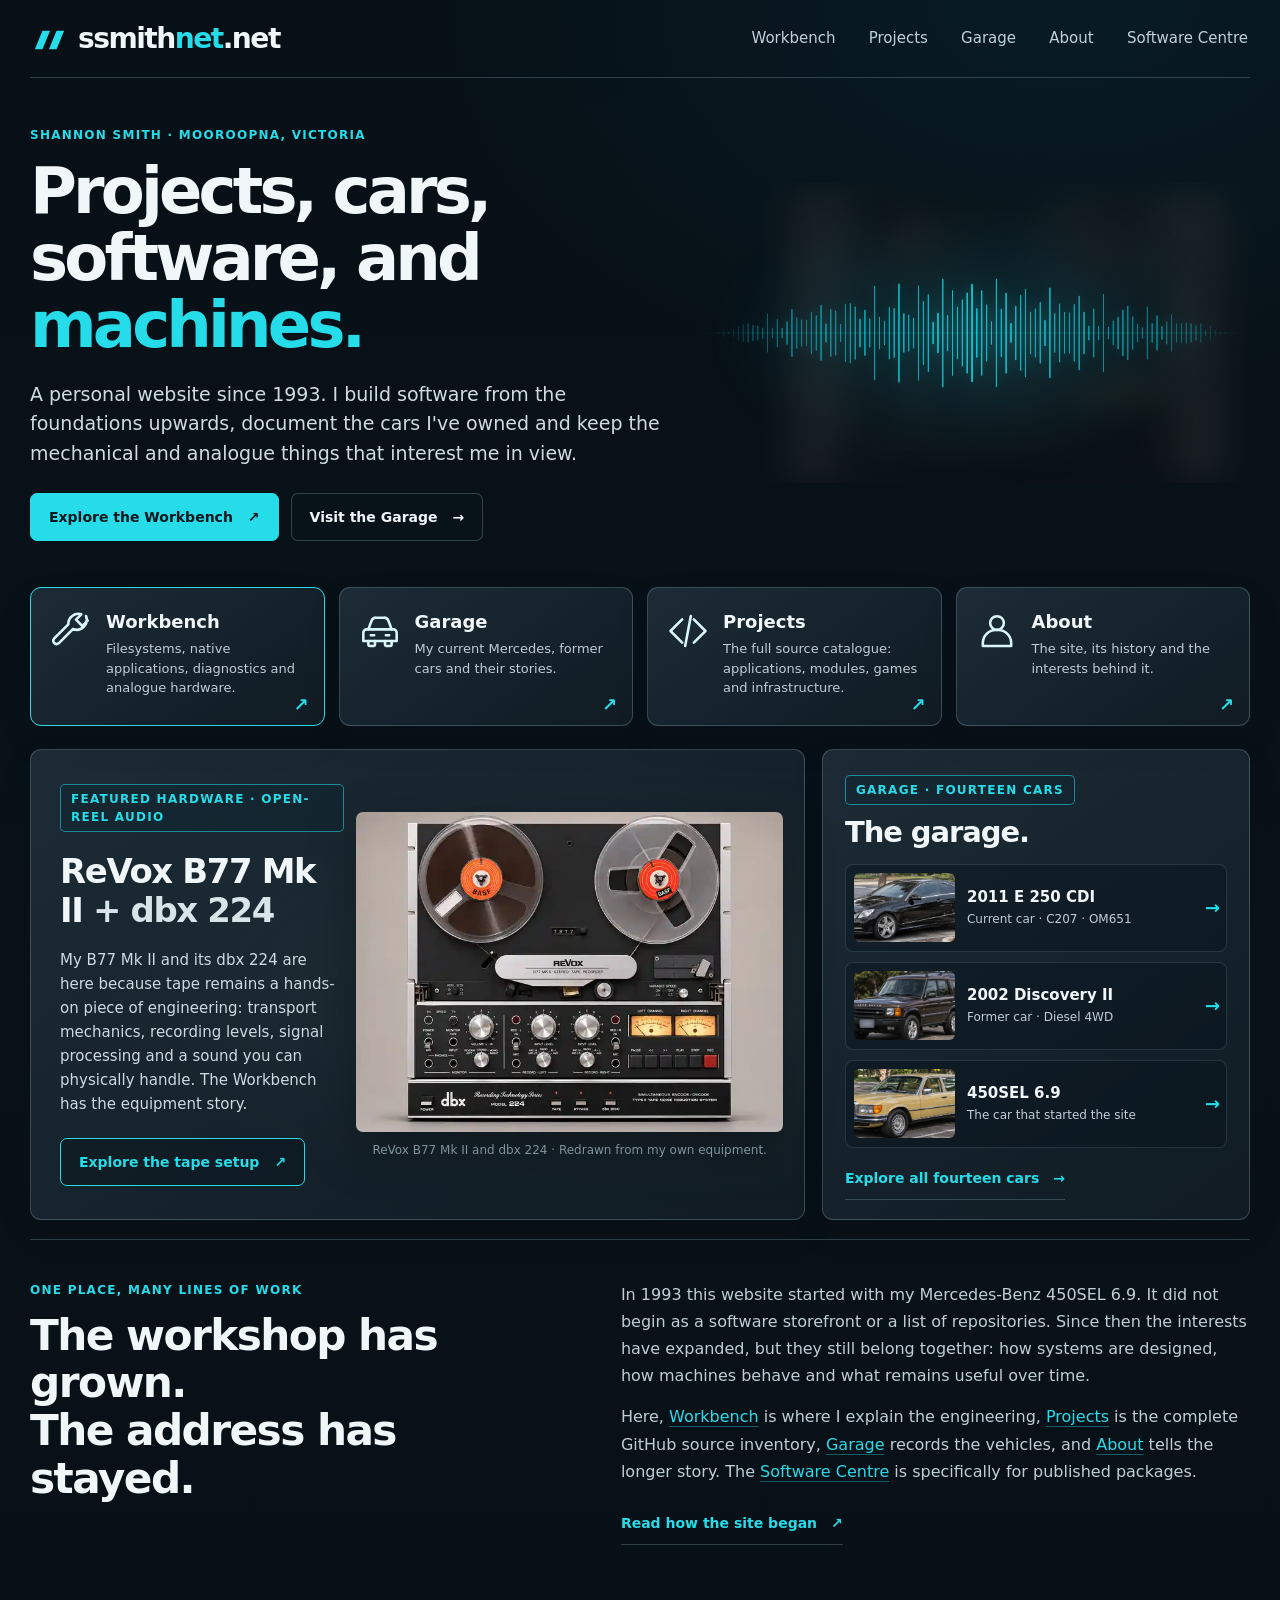
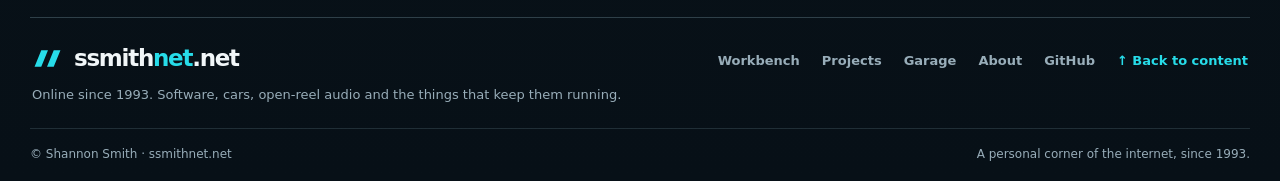
==== index.html @ 7c456e74 "Eliminate page-content overlap and CSS cascade bleed across Workbench, Projects and About" ====
<!doctype html><html lang="en"><head><meta charset="utf-8"><meta name="viewport" content="width=device-width,initial-scale=1"><meta name="theme-color" content="#050608"><meta name="color-scheme" content="dark"><title>Shannon Smith — ssmithnet.net</title><meta name="description" content="Shannon Smith&#39;s personal website: Infiltrator software, a Mercedes-Benz E-Class and a garage history stretching back to the 450SEL 6.9."><link rel="canonical" href="https://ssmithnet.net/"><meta property="og:type" content="website"><meta property="og:title" content="Shannon Smith — ssmithnet.net"><meta property="og:description" content="Shannon Smith&#39;s personal website: Infiltrator software, a Mercedes-Benz E-Class and a garage history stretching back to the 450SEL 6.9."><meta property="og:url" content="https://ssmithnet.net/"><link rel="stylesheet" href="assets/infiltrator-web-v1.css?v=common-1.19.3"><link rel="stylesheet" href="assets/site.css?v=family-20261016-refined"><link rel="stylesheet" href="assets/site-overrides.css?v=family-20261016-refined"><link rel="icon" type="image/svg+xml" href="assets/brand-2026.svg"><link rel="stylesheet" href="assets/site-redesign.css?v=20261117-boundaries1"></head><body class="home-page"><a class="skip-link" href="#main">Skip to content</a><div class="shell"><nav aria-label="Primary"><a class="brand" href="index.html" aria-current="page">ssmith<span>net</span>.net</a><div class="navlinks"><a href="workbench.html">Workbench</a><a href="projects.html">Projects</a><a href="garage.html">Garage</a><a href="about.html">About</a><a class="nav-software" href="https://infiltrator-projects.github.io/Infiltrator-Repository/">Software Centre</a></div></nav><main id="main">
<section class="landing-hero" aria-labelledby="home-title">
  <div class="landing-hero-copy">
    <p class="eyebrow">Shannon Smith · Mooroopna, Victoria</p>
    <h1 id="home-title">Projects, cars,<br>software, and<br><span>machines.</span></h1>
    <p class="landing-intro">A personal website since 1993. I build software from the foundations upwards, document the cars I've owned and keep the mechanical and analogue things that interest me in view.</p>
    <div class="landing-actions"><a class="ui-action ui-action-primary" href="workbench.html">Explore the Workbench <span aria-hidden="true">↗</span></a><a class="ui-action ui-action-secondary" href="garage.html">Visit the Garage <span aria-hidden="true">→</span></a></div>
  </div>
  <div class="hero-accent" aria-hidden="true"><span class="hero-wave"></span><span class="hero-wave-copy"></span></div>
</section>
<section class="landing-hubs" aria-label="Explore the site">
  <a class="hub-tile hub-tile-primary" href="workbench.html"><img class="hub-symbol" src="assets/graphics/ui-workbench.svg" alt="" width="48" height="48" loading="lazy" decoding="async"><span class="hub-content"><strong>Workbench</strong><span>Filesystems, native applications, diagnostics and analogue hardware.</span></span><b aria-hidden="true">↗</b></a>
  <a class="hub-tile" href="garage.html"><img class="hub-symbol" src="assets/graphics/ui-garage.svg" alt="" width="48" height="48" loading="lazy" decoding="async"><span class="hub-content"><strong>Garage</strong><span>My current Mercedes, former cars and their stories.</span></span><b aria-hidden="true">↗</b></a>
  <a class="hub-tile" href="projects.html"><img class="hub-symbol" src="assets/graphics/ui-code.svg" alt="" width="48" height="48" loading="lazy" decoding="async"><span class="hub-content"><strong>Projects</strong><span>The full source catalogue: applications, modules, games and infrastructure.</span></span><b aria-hidden="true">↗</b></a>
  <a class="hub-tile" href="about.html"><img class="hub-symbol" src="assets/graphics/ui-about.svg" alt="" width="48" height="48" loading="lazy" decoding="async"><span class="hub-content"><strong>About</strong><span>The site, its history and the interests behind it.</span></span><b aria-hidden="true">↗</b></a>
</section>
<section class="landing-showcase" aria-label="Featured collections">
  <article class="home-revox">
    <div class="showcase-description">
      <p class="eyebrow">Featured hardware · Open-reel audio</p>
      <h2>ReVox B77 Mk II <span>+ dbx 224</span></h2>
      <p>My B77 Mk II and its dbx 224 are here because tape remains a hands-on piece of engineering: transport mechanics, recording levels, signal processing and a sound you can physically handle. The Workbench has the equipment story.</p>
      <a class="ui-action ui-action-outline" href="workbench.html#revox-b77">Explore the tape setup <span aria-hidden="true">↗</span></a>
    </div>
    <figure class="revox-preview">
      <img src="assets/photos/revox-b77-mkii-dbx224.webp" width="1200" height="900" decoding="async" alt="Clean illustration of my ReVox B77 Mk II reel-to-reel recorder above a dbx Model 224, with two BASF reels and illuminated VU meters">
      <figcaption>ReVox B77 Mk II and dbx 224 · Redrawn from my own equipment.</figcaption>
    </figure>
  </article>
  <aside class="home-garage-panel" aria-labelledby="home-garage-title">
    <div class="panel-heading"><p class="eyebrow">Garage · Fourteen cars</p><h2 id="home-garage-title">The garage.</h2></div>
    <a class="vehicle-teaser" href="garage.html#e250-cdi"><img src="assets/photos/e250-cdi-three-quarter.webp" width="1021" height="409" loading="lazy" decoding="async" alt="Black Mercedes-Benz E 250 CDI Coupé"><span><strong>2011 E 250 CDI</strong><small>Current car · C207 · OM651</small></span><b aria-hidden="true">→</b></a>
    <a class="vehicle-teaser" href="garage.html#discovery-2"><img src="assets/photos/discovery-2-three-quarter.webp" width="642" height="348" loading="lazy" decoding="async" alt="Dark 2002 Land Rover Discovery II"><span><strong>2002 Discovery II</strong><small>Former car · Diesel 4WD</small></span><b aria-hidden="true">→</b></a>
    <a class="vehicle-teaser" href="garage.html#450sel-69"><img src="assets/photos/450sel-69-side-view.webp" width="1021" height="409" loading="lazy" decoding="async" alt="Yellow-beige Mercedes-Benz 450SEL 6.9 reconstruction"><span><strong>450SEL 6.9</strong><small>The car that started the site</small></span><b aria-hidden="true">→</b></a>
    <a class="panel-link" href="garage.html#vehicle-history">Explore all fourteen cars <span aria-hidden="true">→</span></a>
  </aside>
</section>
<section class="home-editorial" aria-labelledby="home-editorial-title">
  <div class="home-editorial-heading">
    <p class="eyebrow">One place, many lines of work</p>
    <h2 id="home-editorial-title">The workshop has grown.<br>The address has stayed.</h2>
  </div>
  <div class="home-editorial-copy">
    <p>In 1993 this website started with my Mercedes-Benz 450SEL 6.9. It did not begin as a software storefront or a list of repositories. Since then the interests have expanded, but they still belong together: how systems are designed, how machines behave and what remains useful over time.</p>
    <p>Here, <a href="workbench.html">Workbench</a> is where I explain the engineering, <a href="projects.html">Projects</a> is the complete GitHub source inventory, <a href="garage.html">Garage</a> records the vehicles, and <a href="about.html">About</a> tells the longer story. The <a href="https://infiltrator-projects.github.io/Infiltrator-Repository/">Software Centre</a> is specifically for published packages.</p>
    <a class="text-link" href="about.html#the-site">Read how the site began <span aria-hidden="true">↗</span></a>
  </div>
</section>
</main><footer class="site-footer"><div class="footer-overview"><div class="footer-identity"><a class="footer-brand" href="https://ssmithnet.net/index.html">ssmith<span>net</span>.net</a><p>Online since 1993. Software, cars, open-reel audio and the things that keep them running.</p></div><nav aria-label="Footer" class="footer-navigation"><a href="https://ssmithnet.net/workbench.html">Workbench</a><a href="https://ssmithnet.net/projects.html">Projects</a><a href="https://ssmithnet.net/garage.html">Garage</a><a href="https://ssmithnet.net/about.html">About</a><a href="https://github.com/Infiltrator-Projects">GitHub</a><a class="footer-top" href="#main">↑ Back to content</a></nav></div><div class="footerline"><span>© Shannon Smith · ssmithnet.net</span><span>A personal corner of the internet, since 1993.</span></div></footer></div></body></html>
---- assets/infiltrator-web-v1.css ----
/* SPDX-License-Identifier: GPL-3.0-or-later */
/* Canonical web adapter for design/infiltrator-design-v1.json. */
/*
 * Backward compatibility: :root remains the historical MBLink Linux Night palette.
 * Theme-aware consumers set data-infiltratr-theme="system|day|night" on :root.
 */
:root,
:root[data-infiltratr-theme="night"] {
  --infiltratr-font-ui: "MB Corpo S Title WEB", sans-serif;
  --infiltratr-font-brand: "MB Corpo A Title Cond WEB", sans-serif;
  --infiltratr-font-ui-regular-weight: 400;
  --infiltratr-font-ui-bold-weight: 700;
  --infiltratr-font-brand-weight: 400;
  --infiltratr-background: #050608;
  --infiltratr-panel: #101318;
  --infiltratr-card: #171B20;
  --infiltratr-surface: #0D1014;
  --infiltratr-input: #0E1115;
  --infiltratr-border: #353A40;
  --infiltratr-text: #E8ECEF;
  --infiltratr-title: #EEF1F3;
  --infiltratr-muted: #AEB6BD;
  --infiltratr-subtle: #899198;
  --infiltratr-button-background: #D7DDE2;
  --infiltratr-button-foreground: #111418;
  --infiltratr-selection-background: #2B3137;
  --infiltratr-selection-foreground: #EEF1F3;
  --infiltratr-neutral-accent: #00ADEF;
  --infiltratr-success: #63AB7C;
  --infiltratr-warning: #D19E47;
  --infiltratr-fault: #C96B6B;
  --infiltratr-info: #7FA7C9;
  --infiltratr-operation: #20252B;
  --infiltratr-card-hover: #22272D;
  --infiltratr-surface-hover: #171B20;
  --infiltratr-operation-hover: #2B3137;
  --infiltratr-equals-hover: #EEF1F3;
  --infiltratr-titlebar: #202125;
  --infiltratr-connection: #0E1115;
  --infiltratr-connection-border: #31363B;
  --infiltratr-heading: #E7EBEE;
  --infiltratr-summary: #98A1A9;
  --infiltratr-kicker: #8C949B;
  --infiltratr-detail-label: #7E858C;
  --infiltratr-note: #9CA4AB;
  --infiltratr-status-border: #3B4147;
  --infiltratr-accent-foreground: #031018;
  --infiltratr-accent-hover: #25B8F0;
  --infiltratr-selected-summary: #79CAE8;
  --infiltratr-warning-muted: #C69A4C;
  --infiltratr-warning-border: #72572F;
  --infiltratr-success-border: #365F45;
  --infiltratr-small-radius: 6px;
  --infiltratr-control-radius: 10px;
  --infiltratr-card-radius: 12px;
  --infiltratr-panel-radius: 18px;
  --infiltratr-compact-spacing: 6px;
  --infiltratr-control-spacing: 10px;
  --infiltratr-section-spacing: 18px;
  --infiltratr-content-padding: 16px;
  --infiltratr-screen-padding: 20px;
}

:root[data-infiltratr-theme="day"] {
  --infiltratr-background: #FFFFFF;
  --infiltratr-panel: #FFFFFF;
  --infiltratr-card: #F8F9FA;
  --infiltratr-surface: #ECEFF2;
  --infiltratr-input: #FFFFFF;
  --infiltratr-border: #C7CDD3;
  --infiltratr-text: #20252B;
  --infiltratr-title: #111418;
  --infiltratr-muted: #59636C;
  --infiltratr-subtle: #737D86;
  --infiltratr-button-background: #20252B;
  --infiltratr-button-foreground: #FFFFFF;
  --infiltratr-selection-background: #DDE2E7;
  --infiltratr-selection-foreground: #111418;
  --infiltratr-neutral-accent: #00ADEF;
  --infiltratr-success: #3A8A58;
  --infiltratr-warning: #9A6500;
  --infiltratr-fault: #B54848;
  --infiltratr-info: #467AA3;
  --infiltratr-operation: #E8ECEF;
  --infiltratr-card-hover: #EEF1F3;
  --infiltratr-surface-hover: #F1F3F5;
  --infiltratr-operation-hover: #DDE2E7;
  --infiltratr-equals-hover: #343B42;
  --infiltratr-titlebar: #ECEFF2;
  --infiltratr-connection: #F8F9FA;
  --infiltratr-connection-border: #C7CDD3;
  --infiltratr-heading: #111418;
  --infiltratr-summary: #59636C;
  --infiltratr-kicker: #737D86;
  --infiltratr-detail-label: #737D86;
  --infiltratr-note: #59636C;
  --infiltratr-status-border: #C7CDD3;
  --infiltratr-accent-foreground: #031018;
  --infiltratr-accent-hover: #25B8F0;
  --infiltratr-selected-summary: #467AA3;
  --infiltratr-warning-muted: #9A6500;
  --infiltratr-warning-border: #9A6500;
  --infiltratr-success-border: #3A8A58;
}

:root[data-infiltratr-theme="system"] {
  --infiltratr-background: #050608;
  --infiltratr-panel: #101318;
  --infiltratr-card: #171B20;
  --infiltratr-surface: #0D1014;
  --infiltratr-input: #0E1115;
  --infiltratr-border: #353A40;
  --infiltratr-text: #E8ECEF;
  --infiltratr-title: #EEF1F3;
  --infiltratr-muted: #AEB6BD;
  --infiltratr-subtle: #899198;
  --infiltratr-button-background: #D7DDE2;
  --infiltratr-button-foreground: #111418;
  --infiltratr-selection-background: #2B3137;
  --infiltratr-selection-foreground: #EEF1F3;
  --infiltratr-neutral-accent: #00ADEF;
  --infiltratr-success: #63AB7C;
  --infiltratr-warning: #D19E47;
  --infiltratr-fault: #C96B6B;
  --infiltratr-info: #7FA7C9;
  --infiltratr-operation: #20252B;
  --infiltratr-card-hover: #22272D;
  --infiltratr-surface-hover: #171B20;
  --infiltratr-operation-hover: #2B3137;
  --infiltratr-equals-hover: #EEF1F3;
  --infiltratr-titlebar: #202125;
  --infiltratr-connection: #0E1115;
  --infiltratr-connection-border: #31363B;
  --infiltratr-heading: #E7EBEE;
  --infiltratr-summary: #98A1A9;
  --infiltratr-kicker: #8C949B;
  --infiltratr-detail-label: #7E858C;
  --infiltratr-note: #9CA4AB;
  --infiltratr-status-border: #3B4147;
  --infiltratr-accent-foreground: #031018;
  --infiltratr-accent-hover: #25B8F0;
  --infiltratr-selected-summary: #79CAE8;
  --infiltratr-warning-muted: #C69A4C;
  --infiltratr-warning-border: #72572F;
  --infiltratr-success-border: #365F45;
}

@media (prefers-color-scheme: light) {
  :root[data-infiltratr-theme="system"] {
    --infiltratr-background: #FFFFFF;
    --infiltratr-panel: #FFFFFF;
    --infiltratr-card: #F8F9FA;
    --infiltratr-surface: #ECEFF2;
    --infiltratr-input: #FFFFFF;
    --infiltratr-border: #C7CDD3;
    --infiltratr-text: #20252B;
    --infiltratr-title: #111418;
    --infiltratr-muted: #59636C;
    --infiltratr-subtle: #737D86;
    --infiltratr-button-background: #20252B;
    --infiltratr-button-foreground: #FFFFFF;
    --infiltratr-selection-background: #DDE2E7;
    --infiltratr-selection-foreground: #111418;
    --infiltratr-neutral-accent: #00ADEF;
    --infiltratr-success: #3A8A58;
    --infiltratr-warning: #9A6500;
    --infiltratr-fault: #B54848;
    --infiltratr-info: #467AA3;
    --infiltratr-operation: #E8ECEF;
    --infiltratr-card-hover: #EEF1F3;
    --infiltratr-surface-hover: #F1F3F5;
    --infiltratr-operation-hover: #DDE2E7;
    --infiltratr-equals-hover: #343B42;
    --infiltratr-titlebar: #ECEFF2;
    --infiltratr-connection: #F8F9FA;
    --infiltratr-connection-border: #C7CDD3;
    --infiltratr-heading: #111418;
    --infiltratr-summary: #59636C;
    --infiltratr-kicker: #737D86;
    --infiltratr-detail-label: #737D86;
    --infiltratr-note: #59636C;
    --infiltratr-status-border: #C7CDD3;
    --infiltratr-accent-foreground: #031018;
    --infiltratr-accent-hover: #25B8F0;
    --infiltratr-selected-summary: #467AA3;
    --infiltratr-warning-muted: #9A6500;
    --infiltratr-warning-border: #9A6500;
    --infiltratr-success-border: #3A8A58;
  }
}
---- assets/site.css ----
@font-face{font-family:"MB Corpo A";src:url("fonts/mb-corpo-a-cond-regular.woff2") format("woff2");font-weight:400;font-display:swap}
@font-face{font-family:"MB Corpo S";src:url("fonts/mb-corpo-s-regular.woff2") format("woff2");font-weight:400;font-display:swap}
@font-face{font-family:"MB Corpo S";src:url("fonts/mb-corpo-s-bold.woff2") format("woff2");font-weight:700;font-display:swap}

/* The three original MB faces and the complete original palette are retained.
   Size, weight and composition form the hierarchy; no extra typeface is loaded. */
:root{color-scheme:dark;--bg:#050608;--bg2:#0d1014;--surface:rgba(13,16,20,.88);--surface2:rgba(23,27,32,.92);--line:rgba(95,108,122,.30);--line-soft:rgba(95,108,122,.17);--text:var(--infiltratr-text,#f2f5f7);--muted:var(--infiltratr-muted,#b4bec7);--quiet:var(--infiltratr-subtle,#87929c);--accent:#00adef;--green:var(--infiltratr-success,#8be6a5);--wood:rgba(181,143,88,.20);--wood-strong:rgba(205,170,115,.34);--content:1120px;--radius:3px;--sans:"MB Corpo S",var(--infiltratr-font-ui,system-ui,sans-serif);--display:"MB Corpo A",var(--infiltratr-font-brand,system-ui,sans-serif)}
*{box-sizing:border-box}
html{scroll-behavior:smooth}
body{margin:0;min-height:100vh;background:radial-gradient(circle at 11% 0%,rgba(33,50,61,.55),transparent 32%),radial-gradient(circle at 90% 18%,rgba(23,40,49,.38),transparent 30%),linear-gradient(180deg,#050608 0%,#0d1014 48%,#050608 100%);color:var(--text);font:400 18px/1.65 var(--sans);font-synthesis:none;-webkit-font-smoothing:antialiased}
a{color:inherit;text-decoration:none}
button,input,code,pre{font:inherit;font-synthesis:none}
button,summary,a,input{touch-action:manipulation}
a:focus-visible,button:focus-visible,input:focus-visible,summary:focus-visible{outline:2px solid var(--accent);outline-offset:5px}
.shell{width:min(var(--content),calc(100% - 80px));margin:0 auto}
.skip-link{position:fixed;left:12px;top:12px;z-index:20;padding:10px 16px;transform:translateY(-160%);background:var(--text);color:var(--bg)}
.skip-link:focus{transform:none}
nav[aria-label="Primary"]{display:flex;align-items:center;justify-content:space-between;gap:40px;padding:29px 0 27px;border-bottom:1px solid var(--line)}
.brand{font:400 25px var(--display);letter-spacing:.045em;white-space:nowrap}
.brand span{color:var(--accent)}
.navlinks{display:flex;align-items:center;flex-wrap:wrap;gap:32px;color:var(--muted);font:400 16px/1.5 var(--sans)}
.navlinks a{padding:8px 0}
.navlinks a:hover,.navlinks a[aria-current="page"]{color:var(--text)}
.navlinks a[aria-current="page"]{box-shadow:0 1px var(--accent)}
.navlinks .nav-software{padding-left:28px;border-left:1px solid var(--line)}
main{scroll-margin-top:28px}
section[id],article[id]{scroll-margin-top:30px}
main>section{padding:60px 0}
h1,h2,h3,p,blockquote{margin-top:0}
h1,h2,h3{font-family:var(--display);font-weight:400;letter-spacing:-.012em}
p{color:var(--muted);margin-bottom:20px}
h1{font-size:68px;line-height:1.08;margin:16px 0 24px}
h2{font-size:46px;line-height:1.15;margin:0 0 20px}
h3{font-size:30px;line-height:1.25;margin:0 0 12px}
.eyebrow,.kicker{color:var(--accent);font:700 14px/1.5 var(--sans);letter-spacing:.09em;text-transform:uppercase;margin:0 0 16px}
.tag{font:400 14px/1.5 var(--sans);color:var(--quiet);margin-bottom:6px}
.lead{font:400 22px/1.5 var(--sans);max-width:760px;margin:0}
.text-link{display:inline-flex;align-items:center;gap:20px;min-height:44px;padding:8px 0;font-size:16px;font-weight:700;border-bottom:1px solid var(--wood-strong);line-height:1.5}
.text-link:hover{border-color:var(--accent);color:var(--text)}
.inline-link{border-bottom:1px solid var(--wood-strong)}
.inline-link:hover{border-color:var(--accent)}
.page-intro{padding:64px 0 48px}
.page-intro h1{max-width:850px}
.page-intro .lead{max-width:790px}
.section-nav{display:flex;gap:30px;flex-wrap:wrap;margin-top:30px;font-size:16px}
.section-nav a{padding:6px 0;border-bottom:1px solid var(--line)}
.section-nav a:hover{border-color:var(--accent);color:var(--text)}
.section-heading{display:grid;grid-template-columns:.9fr 1.1fr;gap:0 64px;align-items:start;margin-bottom:30px}
.section-heading>.eyebrow{grid-column:1/-1;margin-bottom:12px}
.section-heading h2{margin:0}
.section-deck{font:400 25px/1.45 var(--display);margin:0;color:var(--text);max-width:600px}
.inline-facts{display:grid;grid-template-columns:repeat(3,minmax(0,1fr));gap:24px;margin:28px 0}
dt{font:400 14px/1.5 var(--sans);color:var(--quiet)}
dd{font:400 18px/1.5 var(--sans);margin:5px 0 0;overflow-wrap:anywhere}
.resource-links{display:flex;gap:24px;flex-wrap:wrap;font-size:16px}
.resource-links a{padding:7px 0;border-bottom:1px solid var(--line)}
.resource-links a:hover{border-color:var(--accent)}
.destination-strip{display:flex;align-items:center;justify-content:space-between;gap:60px;border-top:1px solid var(--wood-strong)}
.destination-strip h2{font-size:36px;margin-bottom:12px}
.destination-strip p{max-width:660px;margin-bottom:0}
.destination-strip .eyebrow{margin-bottom:10px}
.destination-strip>a{flex-shrink:0}
footer{padding:20px 0 30px;color:var(--quiet);font-size:14px}
.footerline{display:flex;justify-content:space-between;gap:28px;border-top:1px solid var(--line);padding-top:24px}

/* The home page introduces Shannon, then two specific pieces of the collection. */
.home-intro{padding:70px 0 52px}
.home-intro h1{font-size:88px;line-height:1.05;margin:0 0 26px}
.home-intro-bottom{display:flex;align-items:end;justify-content:space-between;gap:80px}
.home-intro .lead{max-width:620px}
.home-intro .text-link{white-space:nowrap}
.home-feature{display:grid;grid-template-columns:.9fr 1.1fr;gap:64px;border-top:1px solid var(--line)}
.feature-heading h2{font-size:56px;margin:0 0 12px}
.feature-heading h2 a:hover{color:var(--accent)}
.feature-subtitle{font:400 25px/1.4 var(--display);margin:0;max-width:400px}
.feature-content>p{margin:0}
.feature-notes{padding:0;margin:24px 0;list-style:none;font-size:16px;color:var(--muted)}
.feature-notes li{border-top:1px solid var(--line-soft);padding:8px 0}
.feature-content .inline-facts{margin:24px 0}
.home-closing{display:flex;justify-content:space-between;align-items:start;gap:64px;border-top:1px solid var(--line);padding:42px 0 48px}
.home-closing p{max-width:660px;margin:0;font-size:17px}
.home-closing .text-link{flex-shrink:0}

/* Project information stays visible; implementation detail is progressively disclosed. */
.project-section{border-top:1px solid var(--line)}
.project-content>p{max-width:900px}
.project-content>.inline-facts{max-width:850px}
.technical-detail{border-top:1px solid var(--line);border-bottom:1px solid var(--line);margin:30px 0 0}
.technical-detail>summary{cursor:pointer;list-style:none;display:flex;align-items:center;justify-content:space-between;gap:24px;padding:19px 0;font:400 18px/1.5 var(--sans)}
.technical-detail>summary::-webkit-details-marker{display:none}
.technical-detail>summary>span{font:400 24px/1 var(--sans);color:var(--accent);transition:transform .15s}
.technical-detail[open]>summary>span{transform:rotate(45deg)}
.technical-detail>p{max-width:900px}
.technical-detail>h3{margin-top:28px}
.technical-detail[open]{padding-bottom:24px}
.engineering-notes{display:grid;grid-template-columns:repeat(3,minmax(0,1fr));gap:36px;margin:22px 0 32px}
.engineering-notes h3{font-size:28px}
.engineering-notes p{font-size:17px;margin:0}
.fact-list{margin:20px 0}
.fact-list>div{display:grid;grid-template-columns:200px 1fr;gap:36px;padding:12px 0;border-top:1px solid var(--line-soft)}
.fact-list dd{margin:0}
.family-register{margin:28px 0 0;border-top:1px solid var(--line)}
.family-register a{display:grid;grid-template-columns:230px 1fr 20px;gap:32px;padding:22px 0;border-bottom:1px solid var(--line-soft);align-items:baseline}
.family-register strong{font:400 30px/1.2 var(--display)}
.family-register span{font-size:17px;color:var(--muted)}
.family-register b{font-size:18px;font-weight:400;color:var(--quiet)}
.family-register a:hover strong,.family-register a:hover b{color:var(--accent)}
.closing-note{display:grid;grid-template-columns:.9fr 1.1fr;gap:64px;border-top:1px solid var(--line);padding:42px 0}
.closing-note h2{font-size:34px;margin:0}
.closing-note p{font-size:17px;margin:0}

/* The current car is the sole hero. Historical cars all share one row grammar. */
.garage-current{padding:25px 0 55px}
.garage-nav{margin:0 0 48px;font-size:15px}
.vehicle-card--hero h1{font-size:104px;line-height:1;margin:14px 0 12px}
.vehicle-subtitle{font:400 38px/1.2 var(--display);margin:0 0 22px;color:var(--text)}
.vehicle-card--hero .vehicle-description{font-size:22px;line-height:1.5;max-width:740px;margin:0}
.vehicle-overview{display:grid;grid-template-columns:.9fr 1.1fr;gap:64px;align-items:start;margin-top:40px;padding-top:28px;border-top:1px solid var(--wood-strong)}
.hero-key-facts{display:grid;grid-template-columns:repeat(3,minmax(0,1fr));gap:22px;margin:0}
.hero-key-facts dd{font-size:32px;line-height:1.2;white-space:nowrap;margin-top:10px}
.hero-key-facts dd span{display:block;font:400 15px/1.5 var(--sans);color:var(--muted);margin-top:6px}
.vehicle-story p{margin:0 0 18px}
.vehicle-story .equipment-preview{font-size:16px;color:var(--quiet);margin-bottom:0}
.garage-chapter{padding:44px 0 24px;border-top:1px solid var(--line)}
.chapter-heading{margin-bottom:28px}
.chapter-heading h2{font-size:44px;margin:0 0 12px}
.chapter-heading p:last-child{margin:0;font-size:18px;max-width:780px}
.garage-register{border-top:1px solid var(--line)}
.garage-entry{padding:32px 0;border-bottom:1px solid var(--line-soft)}
.garage-entry .vehicle-heading{display:grid;grid-template-columns:.9fr 1.1fr;gap:0 64px}
.garage-entry .tag{grid-column:1;grid-row:1}
.garage-entry h3{grid-column:1;grid-row:2/4;font-size:36px;margin:0}
.garage-entry .vehicle-description{grid-column:2;grid-row:1/3;font-size:17px;margin:0;max-width:620px}
.garage-entry .vehicle-origin{grid-column:2;grid-row:3;font-size:15px;color:var(--quiet);margin:12px 0 0}
.car-facts{display:grid;grid-template-columns:repeat(4,minmax(0,1fr));gap:28px;margin:26px 0 0}
.car-facts dd{font-size:17px}
.vehicle-fact-detail{display:block;color:var(--quiet);font:400 14px/1.5 var(--sans);margin-top:5px}

/* About gives the personal material and the former Archive one maintained home. */
.about-interests,.about-history{border-top:1px solid var(--line)}
.about-interests .project-content{display:grid;grid-template-columns:repeat(3,minmax(0,1fr));gap:40px}
.interest-entry{padding:24px 0;border-top:1px solid var(--line-soft)}
.interest-entry h3{font-size:30px;margin-bottom:10px}
.interest-entry p{font-size:18px;margin:0}
.timeline{border-top:1px solid var(--line);margin-top:32px}
.event{display:grid;grid-template-columns:140px 1fr;gap:40px;padding:26px 0;border-bottom:1px solid var(--line-soft)}
.era{font:700 14px/1.5 var(--sans);color:var(--accent);padding-top:5px}
.event h3{font-size:30px;margin:0 0 12px}
.event p{font-size:18px;margin:0;max-width:850px}
.quote-section{border-top:1px solid var(--line);padding:48px 0}
.quote{font:400 30px/1.5 var(--display);max-width:900px;margin:0;padding-left:28px;border-left:1px solid var(--wood-strong);color:var(--text)}
.quote cite{display:block;font:400 16px/1.5 var(--sans);color:var(--quiet);font-style:normal;margin-top:20px}

/* Catalogue controls use the same type, colour and focus language. */
.panel,.card{min-width:0;border:1px solid var(--line);border-radius:3px;background:linear-gradient(145deg,rgba(23,27,32,.96),rgba(13,16,20,.94));padding:24px;box-shadow:none}
.btn{display:inline-flex;align-items:center;justify-content:center;gap:8px;min-height:44px;padding:10px 16px;border:1px solid var(--line);border-radius:var(--infiltratr-control-radius,3px);background:var(--infiltratr-operation);color:var(--text);font-weight:700;cursor:pointer}
.btn:hover{border-color:var(--accent);background:var(--infiltratr-operation-hover)}
.btn.primary{background:var(--infiltratr-button-background);color:var(--infiltratr-button-foreground)}
.btn:disabled{cursor:default;opacity:.65}
input[type="search"]{background:var(--surface);border:1px solid var(--line);color:var(--text);border-radius:3px;padding:12px 14px;font-size:18px}
.command{font:400 16px/1.6 var(--sans);white-space:pre-wrap;overflow-wrap:anywhere}

@media(max-width:1000px){
 .shell{width:calc(100% - 56px)}
 .navlinks{gap:24px}.navlinks .nav-software{padding-left:20px}
 .home-feature,.section-heading,.vehicle-overview,.closing-note{column-gap:40px}
 .garage-entry .vehicle-heading{column-gap:40px}
 .home-intro-bottom{gap:40px}.home-intro .lead{max-width:550px}
 .destination-strip,.home-closing{gap:40px}
 .hero-key-facts{gap:14px}.hero-key-facts dd{font-size:28px}
 .family-register a{grid-template-columns:200px 1fr 20px;gap:24px}
}
@media(max-width:720px){
 .shell{width:calc(100% - 40px)}
 nav[aria-label="Primary"]{flex-direction:column;align-items:flex-start;gap:19px;padding:24px 0 18px}
 .navlinks{width:100%;justify-content:space-between;gap:12px;font-size:15px}
 .navlinks .nav-software{border-left:0;padding-left:0}
 .brand{font-size:25px}
 body{font-size:18px}
 main>section{padding:38px 0}
 h1{font-size:49px;line-height:1.12;margin:14px 0 24px}
 h2{font-size:36px}.lead{font-size:20px}
 .eyebrow,.kicker{font-size:13px;letter-spacing:.07em}
 .page-intro{padding:42px 0 34px}
 .page-intro h1 br{display:none}
 .section-nav{gap:12px 22px;margin-top:24px;font-size:15px}
 .home-intro{padding:40px 0 36px}.home-intro h1{font-size:62px;margin-bottom:22px}
 .home-intro-bottom{display:block}.home-intro .text-link{margin-top:20px}
 .home-feature,.section-heading,.vehicle-overview,.closing-note{grid-template-columns:1fr;gap:22px}
 .home-feature{gap:22px}.feature-heading h2{font-size:44px}
 .feature-subtitle{font-size:25px;max-width:none}
 .feature-content>p{font-size:18px}
 .home-closing,.destination-strip{display:block;padding:34px 0}.home-closing .text-link,.destination-strip .text-link{margin-top:18px}
 .section-heading{gap:12px;margin-bottom:24px}.section-heading>.eyebrow{margin-bottom:0}
 .section-deck{font-size:25px}
 .inline-facts{gap:14px;margin:24px 0}.inline-facts dd{font-size:16px}
 .engineering-notes{grid-template-columns:1fr;gap:26px}
 .technical-detail>summary{font-size:17px;padding:18px 0}
 .fact-list>div{grid-template-columns:1fr;gap:5px}
 .family-register a{grid-template-columns:1fr 20px;gap:9px 16px;padding:21px 0}
 .family-register strong{font-size:30px}.family-register span{grid-column:1;grid-row:2;font-size:17px}.family-register b{grid-column:2;grid-row:1}
 .closing-note{gap:20px}.closing-note h2{font-size:32px}
 .garage-current{padding-top:22px}.garage-nav{margin:0 0 34px}
 .vehicle-card--hero h1{font-size:68px;margin-top:17px}.vehicle-subtitle{font-size:32px;margin-bottom:22px}
 .vehicle-card--hero .vehicle-description{font-size:20px}
 .vehicle-overview{margin-top:30px;padding-top:24px;gap:28px}
 .hero-key-facts{gap:20px}.hero-key-facts dd{font-size:28px}.hero-key-facts dd span{font-size:14px}
 .chapter-heading h2{font-size:36px}.chapter-heading p:last-child{font-size:17px}
 .garage-entry{padding:27px 0}.garage-entry .vehicle-heading{display:block}
 .garage-entry h3{font-size:34px;margin:7px 0 15px}.garage-entry .vehicle-description{font-size:17px}
 .car-facts{grid-template-columns:1fr 1fr;gap:20px 24px;margin-top:22px}.car-facts dd{font-size:17px}
 .about-interests .project-content{grid-template-columns:1fr;gap:0}.interest-entry{padding:24px 0}
 .event{grid-template-columns:1fr;gap:10px;padding:25px 0}.event h3{font-size:29px}.event p{font-size:17px}
 .quote{font-size:26px;padding-left:20px}
 .footerline{flex-direction:column;gap:9px;padding-top:20px}footer{font-size:14px;padding:14px 0 28px}
}
@media(max-width:380px){.shell{width:calc(100% - 32px)}.navlinks{font-size:14px;gap:10px}.home-intro h1{font-size:56px}.vehicle-card--hero h1{font-size:62px}.hero-key-facts{gap:12px}.hero-key-facts dd{font-size:25px}}
@media(prefers-reduced-motion:reduce){html{scroll-behavior:auto}*{transition:none!important}}
---- assets/site-overrides.css ----
/* Compatibility entry point. The shared presentation is owned by site.css. */
---- assets/site-redesign.css ----
/* SPDX-License-Identifier: GPL-3.0-or-later */
/* ssmithnet.net — one presentation layer for Home, Workbench, Garage, About
   and the independently published Software Centre.
   Site-specific content components may vary; identity, scale, and interaction do not. */
:root{
  color-scheme:dark;
  --bg:#070f15;--bg2:#0b151c;--surface:#14212a;--surface2:#1b2b34;
  --text:#f1f6f8;--muted:#bfced6;--quiet:#98adb9;
  --accent:#27dce9;--ui-cyan:#27dce9;
  --line:rgba(142,180,192,.29);--line-soft:rgba(142,180,192,.18);
  --wood-strong:rgba(142,180,192,.29);
  --content:1320px;--radius:11px;--measure:74ch;
  --sans:system-ui,-apple-system,"Segoe UI",Arial,sans-serif;
  --display:var(--sans);--ui-font:var(--sans);
  --ui-line:var(--line);--ui-card:linear-gradient(145deg,#1c2b35 0%,#101b23 100%);
}
html{scroll-padding-top:22px}
body{margin:0;min-width:0;background:radial-gradient(ellipse 70% 31% at 83% 0%,rgba(12,102,121,.13),transparent 72%),linear-gradient(180deg,#071017 0%,#0a1219 55%,#071017 100%);font:400 16px/1.62 var(--sans);color:var(--text)}
.shell{width:min(var(--content),calc(100% - 60px));margin:0 auto}
p{color:var(--muted);line-height:1.65}
h1,h2,h3{font-family:var(--display);font-weight:730;letter-spacing:-.037em;color:var(--text)}
h1{font-size:clamp(42px,5.3vw,72px);line-height:1.07}
h2{font-size:clamp(29px,3.2vw,44px);line-height:1.15}
h3{font-size:clamp(22px,2.2vw,29px);line-height:1.22}
.eyebrow,.kicker{font:700 12px/1.5 var(--sans);letter-spacing:.105em;text-transform:uppercase;color:var(--accent);margin:0 0 13px}
.lead{font:400 clamp(17px,1.6vw,21px)/1.6 var(--sans);color:var(--muted);max-width:820px}
a:focus-visible,button:focus-visible,summary:focus-visible,input:focus-visible,select:focus-visible{outline:2px solid var(--accent);outline-offset:4px}
a:hover{color:var(--accent)}
section[id],article[id]{scroll-margin-top:24px}
/* One masthead and one twin-slash mark, including the browser favicon. */
nav[aria-label="Primary"]{display:flex;justify-content:space-between;align-items:center;gap:26px;min-height:76px;padding:17px 2px 15px;border-bottom:1px solid var(--line);position:relative;top:auto;z-index:2;background:transparent}
nav[aria-label="Primary"] .brand,.footer-brand{display:inline-flex;align-items:center;font:760 clamp(23px,2.2vw,29px)/1.15 var(--sans);letter-spacing:-.055em;white-space:nowrap;color:var(--text)}
nav[aria-label="Primary"] .brand::before,
.site-footer .footer-brand::before{content:"";display:inline-block;flex:none;width:35px;height:26px;margin:0 11px 0 0;vertical-align:middle;background:url("brand-2026.svg") center/contain no-repeat;border:0;transform:none}
nav[aria-label="Primary"] .brand span,.footer-brand span{color:var(--accent)}
nav[aria-label="Primary"] .navlinks{display:flex;align-items:center;gap:clamp(14px,2.6vw,35px);font:500 15px/1.5 var(--sans);color:#c1d0d8}
nav[aria-label="Primary"] .navlinks a{display:inline-flex;align-items:center;min-height:45px;padding:8px 0;border-bottom:2px solid transparent;white-space:nowrap;transition:border-color .18s,color .18s}
nav[aria-label="Primary"] .navlinks a:hover,nav[aria-label="Primary"] .navlinks a[aria-current="page"]{color:#fff;border-bottom-color:var(--accent);box-shadow:none}
nav[aria-label="Primary"] .navlinks .nav-software{border-left:0;padding-left:0}
.skip-link{z-index:90}
/* A single rhythm and section grammar across all editorial pages. */
.home-page main>section,.workbench-page main>section,.projects-page main>section,.garage-page main>section,.about-page main>section{padding:52px 0}
.page-intro{position:relative;padding:66px 0 57px;border-bottom:1px solid var(--line)}
.page-intro h1{max-width:1000px;margin:12px 0 24px}
.page-intro .lead{max-width:790px}
.section-nav{display:flex;gap:10px;flex-wrap:wrap;margin-top:28px}
.section-nav a{display:inline-flex;align-items:center;min-height:44px;padding:8px 15px;border:1px solid var(--line);border-radius:7px;background:rgba(29,44,54,.65);font:600 14px/1.4 var(--sans)}
.section-nav a:hover{border-color:var(--accent);background:rgba(30,161,182,.10)}
/* One chapter directory at the start of a long workshop, not a second menu. */
.workbench-directory{display:grid;grid-template-columns:repeat(4,minmax(0,1fr));gap:11px;margin-top:28px}
.workbench-directory a{display:flex;flex-direction:column;align-items:flex-start;gap:5px;min-width:0;min-height:100px;padding:15px 17px;border:1px solid var(--line);border-radius:8px;background:var(--ui-card)}
.workbench-directory a:hover{border-color:var(--accent);background:linear-gradient(145deg,#233d47,#11232c)}
.workbench-directory small{font:700 11px/1.5 var(--sans);letter-spacing:.045em;text-transform:uppercase;color:var(--accent)}
.workbench-directory strong{font:720 18px/1.3 var(--sans);color:var(--text)}
.workbench-directory span{font:400 12px/1.45 var(--sans);color:var(--muted)}
.section-heading{display:grid;grid-template-columns:minmax(0,.9fr) minmax(0,1.1fr);gap:12px 42px;align-items:start;margin-bottom:26px}
.section-heading>.eyebrow{grid-column:1/-1}
.section-heading h2{margin:0}
.section-deck{font:400 clamp(18px,2vw,25px)/1.4 var(--sans);color:#d8e4e8;max-width:640px}
.project-section,.about-interests,.about-history,.quote-section{border-top:1px solid var(--line);padding:55px 0}
.project-content{min-width:0;border:1px solid var(--line);border-radius:var(--radius);background:var(--ui-card);padding:32px 35px}
.project-content>p{max-width:930px;font-size:17px}
.inline-facts{gap:16px;max-width:900px}
.inline-facts>div{padding:14px 16px;border:1px solid var(--line-soft);border-radius:8px;background:rgba(5,16,22,.27)}
.inline-facts dd{font-weight:650;color:#f0f6f8}
.resource-links{gap:12px}
.resource-links a,.panel-link,.text-link{display:inline-flex;align-items:center;min-height:42px;gap:14px;padding:7px 0;border-bottom:1px solid var(--line);font:700 14px/1.5 var(--sans);color:var(--accent)}
.resource-links a:hover,.panel-link:hover,.text-link:hover{border-color:var(--accent)}
.technical-detail{border-top:1px solid var(--line);border-bottom:1px solid var(--line);margin-top:24px}
.technical-detail>summary{font:650 17px/1.4 var(--sans);padding:18px 0}
.technical-detail>summary:hover{color:var(--accent)}
.engineering-notes{gap:22px}
.engineering-notes h3{font-size:22px}
.family-register{display:grid;grid-template-columns:repeat(2,minmax(0,1fr));gap:12px;border:0;margin-top:25px}
.family-register a{display:grid;grid-template-columns:minmax(0,1fr) 18px;grid-template-rows:auto 1fr;align-items:start;gap:7px 12px;min-height:114px;padding:18px 20px;border:1px solid var(--line);border-radius:8px;background:rgba(6,19,27,.42)}
.family-register a:hover{border-color:var(--accent);background:rgba(21,59,68,.35)}
.family-register strong{grid-column:1;grid-row:1;font:730 20px/1.24 var(--sans)}
.family-register span{grid-column:1;grid-row:2;font:400 14px/1.5 var(--sans);color:var(--muted)}
.family-register b{grid-column:2;grid-row:1;justify-self:end;color:var(--accent)}
.analog-section .analog-feature-body{display:grid;grid-template-columns:minmax(0,1.18fr) minmax(0,.82fr);align-items:center;gap:32px;padding:26px;border:1px solid var(--line);border-radius:var(--radius);background:var(--ui-card)}
.analog-feature-body figure{margin:0;min-width:0}
.analog-feature-body img{display:block;width:100%;height:auto;border-radius:8px}
.analog-feature-body figcaption{font:400 12px/1.5 var(--sans);color:var(--quiet);margin-top:10px}
.analog-feature-body h3{font-size:clamp(26px,2.7vw,36px)}
.analog-feature-body p{font-size:16px}
.analog-specs{display:grid;gap:0;margin:23px 0 0}
.analog-specs>div{display:grid;grid-template-columns:120px minmax(0,1fr);gap:12px;padding:10px 0;border-top:1px solid var(--line-soft)}
.analog-specs dd{margin:0;font-size:15px}
.destination-strip{gap:30px;border-top:1px solid var(--line);padding:44px 0}
.destination-strip h2{font-size:clamp(26px,3vw,36px);margin-bottom:12px}
.closing-note{grid-template-columns:1fr 1fr;border-top:1px solid var(--line);gap:38px}
.closing-note h2{font-size:clamp(25px,3vw,37px)}
/* Homepage: an introduction, four places to go, then real featured work. */
.landing-hero{display:grid;grid-template-columns:minmax(0,1.08fr) minmax(300px,.92fr);gap:20px;align-items:center;min-height:418px;padding:48px 0 46px!important;position:relative;isolation:isolate;overflow:hidden}
.landing-hero-copy{position:relative;z-index:2;max-width:730px}
.landing-hero h1{font:760 clamp(51px,5vw,76px)/1.045 var(--sans);letter-spacing:-.06em;margin:14px 0 21px;max-width:740px}
.landing-hero h1 span{color:var(--accent)}
.landing-intro{font:400 clamp(17px,1.5vw,19px)/1.55 var(--sans);max-width:640px;color:#cedce2}
.landing-actions{display:flex;gap:12px;flex-wrap:wrap;margin-top:25px}
.ui-action{display:inline-flex;align-items:center;justify-content:center;gap:15px;min-height:48px;padding:12px 18px;border:1px solid var(--line);border-radius:7px;font:700 14px/1.3 var(--sans);transition:transform .15s,border-color .15s,background-color .15s}
.ui-action:hover{transform:translateY(-2px)}
.ui-action-primary{background:var(--accent);border-color:var(--accent);color:#07151c}
.ui-action-primary:hover{background:#a1f6fa;border-color:#a1f6fa;color:#07151c}
.ui-action-secondary{background:rgba(8,20,28,.55);color:var(--text)}
.ui-action-outline{background:rgba(6,19,26,.4);border-color:var(--accent);color:var(--accent)}
.ui-action-secondary:hover,.ui-action-outline:hover{border-color:var(--accent);background:rgba(37,151,165,.15)}
.hero-accent{height:300px;position:relative;overflow:hidden;pointer-events:none}
.hero-accent::before{content:"";position:absolute;inset:3% 4% 0 16%;border-radius:15px;background:url("photos/revox-b77-mkii-dbx224.webp") center/cover no-repeat;opacity:.25;filter:blur(17px) brightness(.38)}
.hero-accent::after{content:"";position:absolute;inset:7% 6%;background:radial-gradient(ellipse,rgba(31,197,218,.17),transparent 73%);filter:blur(20px)}
.hero-wave{position:absolute;inset:3% 0;width:100%;height:94%;background:url("graphics/audio-waveform.svg") center/100% auto no-repeat;opacity:.91;mask-image:linear-gradient(90deg,transparent 0%,black 13%,black 88%,transparent 100%)}
.hero-wave-copy,.hero-wave::before{display:none}
.landing-hubs{display:grid;grid-template-columns:repeat(4,minmax(0,1fr));gap:14px;padding:0 0 23px!important}
.hub-tile,.home-revox,.home-garage-panel{min-width:0;border:1px solid var(--line);border-radius:var(--radius);background:var(--ui-card);box-shadow:0 15px 34px rgba(0,0,0,.10)}
.hub-tile{position:relative;display:grid;grid-template-columns:42px minmax(0,1fr);gap:13px;align-items:start;min-height:139px;padding:23px 20px;transition:transform .16s,border-color .16s}
.hub-tile-primary{border-color:var(--accent)}
.hub-tile:hover{transform:translateY(-2px);border-color:var(--accent)}
.hub-tile .hub-symbol{display:block;grid-column:1;width:40px;height:40px;object-fit:contain}
.hub-tile .hub-content{display:block;grid-column:2}
.hub-tile .hub-content strong{display:block;font:750 18px/1.25 var(--sans);margin-bottom:6px;color:var(--text)}
.hub-tile .hub-content>span{display:block;font:400 13px/1.48 var(--sans);color:var(--muted)}
.hub-tile>b{position:absolute;right:15px;bottom:10px;font:600 18px var(--sans);color:var(--accent)}
.landing-showcase{display:grid;grid-template-columns:minmax(0,1.72fr) minmax(315px,.95fr);gap:17px;padding:0 0 19px!important}
.home-revox{display:grid;grid-template-columns:minmax(265px,.8fr) minmax(0,1.2fr);gap:12px;align-items:center;min-height:410px;padding:28px 21px 26px 29px;background:radial-gradient(ellipse at 80% 51%,rgba(95,114,117,.16),transparent 63%),var(--ui-card)}
.showcase-description{max-width:440px}
.showcase-description .eyebrow,.panel-heading .eyebrow{display:inline-flex;align-items:center;min-height:27px;margin:0 0 10px;padding:5px 10px;border:1px solid rgba(39,220,233,.56);border-radius:5px;background:rgba(0,35,45,.22)}
.showcase-description h2{font:750 clamp(30px,2.65vw,40px)/1.14 var(--sans);letter-spacing:-.04em;margin:11px 0 18px}
.showcase-description h2 span{color:#d8e4e8}
.showcase-description>p:not(.eyebrow){font:400 15px/1.6 var(--sans);color:#cbdbe1;margin-bottom:22px}
.revox-preview{display:flex;flex-direction:column;align-items:stretch;justify-content:center;margin:0;min-width:0}
.revox-preview img{display:block;width:100%;height:auto;object-fit:contain;border-radius:7px;filter:drop-shadow(0 17px 24px rgba(0,0,0,.32))}
.revox-preview figcaption{font:400 12px/1.45 var(--sans);margin:10px 0 0;text-align:center;color:var(--quiet)}
.home-garage-panel{padding:25px 22px 19px}
.panel-heading{margin-bottom:14px}
.panel-heading h2{font:750 29px/1.2 var(--sans);margin:0}
.vehicle-teaser{display:grid;grid-template-columns:101px minmax(0,1fr) 13px;align-items:center;gap:12px;min-height:88px;margin:0 0 10px;padding:8px;border:1px solid var(--line-soft);border-radius:8px;background:rgba(5,16,24,.35);color:var(--text)}
.vehicle-teaser:hover{border-color:var(--accent)}
.vehicle-teaser img{display:block;width:100%;height:69px;object-fit:cover;border-radius:6px}
.vehicle-teaser strong{display:block;font:700 15px/1.28 var(--sans)}
.vehicle-teaser small{display:block;font:400 12px/1.4 var(--sans);color:var(--muted);margin-top:4px}
.vehicle-teaser b{color:var(--accent);font-size:18px}

/* A single editorial closing note replaces duplicated homepage project/history cards. */
.home-editorial{display:grid;grid-template-columns:minmax(0,.92fr) minmax(0,1.08fr);gap:22px 55px;padding:41px 0 72px!important;border-top:1px solid var(--line)}
.home-editorial-heading h2{font:740 clamp(31px,3.3vw,48px)/1.13 var(--sans);margin:12px 0}
.home-editorial-copy{display:flex;flex-direction:column;align-items:flex-start;gap:14px}
.home-editorial-copy p{font:400 16px/1.7 var(--sans);margin:0;max-width:715px}
.home-editorial-copy p a,.about-interests .interest-entry a,.about-history .event a,.project-content p a{color:var(--accent);text-underline-offset:4px;text-decoration:underline;text-decoration-color:rgba(39,220,233,.38)}
.home-editorial-copy p a:hover,.about-interests .interest-entry a:hover,.about-history .event a:hover,.project-content p a:hover{text-decoration-color:var(--accent)}
.home-editorial-copy .text-link{margin-top:4px}
.workbench-intro .workbench-directory{grid-template-columns:repeat(3,minmax(0,1fr));gap:12px}
.workbench-context{border-left:3px solid var(--accent);padding:15px 21px;margin:27px 0;background:rgba(14,54,64,.3);border-radius:0 7px 7px 0}
.workbench-context>strong{font:720 18px/1.4 var(--sans);color:var(--text)}
.workbench-context p{margin:8px 0 0;font:400 15px/1.6 var(--sans);color:var(--muted)}
.project-content .project-boundary{padding-top:20px;margin-top:22px;border-top:1px solid var(--line-soft);font:400 14px/1.6 var(--sans);color:var(--muted)}
.workbench-page .project-content{max-width:1160px}
.workbench-page .project-content>p{max-width:var(--measure)}
.workbench-page .project-content .workbench-context p{max-width:var(--measure)}
.workbench-page .project-content>p+p{margin-top:16px}
.workbench-page .project-section{scroll-margin-top:26px}
.about-section-intro{font:400 17px/1.65 var(--sans);max-width:945px;margin:0 0 27px}
.about-history .event p{max-width:var(--measure)}
/* Garage: current vehicle is the editorial lead, the others a common archive. */
.garage-current{padding:29px 0 53px}
.garage-nav{margin:0 0 35px}
.vehicle-card--hero{padding:0}
.vehicle-card--hero h1{font:780 clamp(52px,6.4vw,92px)/1.03 var(--sans);letter-spacing:-.05em}
.vehicle-subtitle{font:500 clamp(24px,3vw,35px)/1.22 var(--sans);color:#d4e3e8}
.vehicle-card--hero .vehicle-description{font:400 clamp(17px,1.8vw,20px)/1.56 var(--sans);max-width:820px}
.vehicle-overview{display:grid;grid-template-columns:1fr 1.1fr;gap:28px;border-top:1px solid var(--line);margin:29px 0 25px;padding-top:23px}
.hero-key-facts{gap:12px}
.hero-key-facts dd{font-size:clamp(21px,2.9vw,31px);font-weight:740;white-space:normal}
.vehicle-story{font-size:16px}
.garage-chapter{padding:50px 0 34px;border-top:1px solid var(--line)}
.chapter-heading{margin-bottom:26px}
.chapter-heading h2{font-size:clamp(34px,4vw,50px);margin:0 0 14px}
.chapter-heading p:last-child{max-width:920px;font-size:17px}
.garage-register{display:grid;gap:18px;border:0}
.garage-jump{border:1px solid var(--line);border-radius:var(--radius);background:linear-gradient(145deg,rgba(26,42,52,.84),rgba(11,23,30,.92));padding:23px 24px;margin-bottom:24px}
.garage-jump-heading{display:flex;align-items:baseline;justify-content:space-between;gap:14px;margin-bottom:17px}
.garage-jump-heading strong{font:740 21px/1.2 var(--sans)}
.garage-jump-heading>span{font:400 13px/1.4 var(--sans);color:var(--muted)}
.garage-jump-links{display:grid;grid-template-columns:repeat(auto-fit,minmax(165px,1fr));gap:8px}
.garage-jump-links a{min-width:0;display:flex;flex-direction:column;justify-content:center;gap:5px;min-height:63px;padding:9px 12px;border:1px solid var(--line-soft);border-radius:6px;background:rgba(5,16,24,.35)}
.garage-jump-links a:hover{border-color:var(--accent)}
.garage-jump-links small{font:600 11px/1.4 var(--sans);color:var(--accent)}
.garage-jump-links span{font:640 14px/1.35 var(--sans);color:var(--text)}
.garage-jump:target{border-color:rgba(39,220,233,.65)}
.chapter-backlink,.vehicle-index-return{display:inline-flex;align-items:center;gap:8px;min-height:44px;margin-top:19px;padding:7px 0;border-bottom:1px solid var(--line);color:var(--accent);font:650 13px/1.5 var(--sans)}
.chapter-backlink:hover,.vehicle-index-return:hover{border-color:var(--accent)}
.workbench-page .project-section:target .section-heading h2,.garage-page .garage-entry:target .vehicle-heading h3{color:var(--accent)}
.garage-page .garage-entry{margin:0;padding:27px 30px 24px;border:1px solid var(--line);border-radius:var(--radius);background:var(--ui-card)}
.garage-page .garage-entry .vehicle-heading{display:grid;grid-template-columns:minmax(0,.88fr) minmax(0,1.12fr);grid-template-rows:auto auto auto;gap:4px 32px}
.garage-page .garage-entry .tag{grid-column:1;grid-row:1;color:var(--accent);font-size:12px;font-weight:650;text-transform:uppercase}
.garage-page .garage-entry h3{grid-column:1;grid-row:2;font:760 clamp(27px,2.8vw,36px)/1.14 var(--sans);margin:4px 0}
.garage-page .garage-entry .year-marker{grid-column:1;grid-row:3;justify-self:start;padding:5px 9px;border:1px solid var(--line-soft);border-radius:5px;font:500 12px/1.45 var(--sans);color:#bcd0d9;background:rgba(9,25,35,.50);margin:5px 0}
.garage-page .garage-entry .vehicle-description{grid-column:2;grid-row:1/3;font:400 16px/1.56 var(--sans);max-width:640px;color:var(--text);margin:0}
.garage-page .garage-entry .vehicle-origin,.garage-page .garage-entry .vehicle-reconstruction-note{grid-column:2;grid-row:3;font:400 13px/1.5 var(--sans);color:var(--quiet);margin:6px 0 0;max-width:640px}
.garage-page .garage-entry .car-facts{display:grid;grid-template-columns:repeat(4,minmax(0,1fr));gap:14px 25px;margin:21px 0 0;padding-top:18px;border-top:1px solid var(--line)}
.garage-page .garage-entry .car-facts dd{font:600 15px/1.4 var(--sans);margin-top:4px}
.garage-page .vehicle-photo-pair{display:grid;grid-template-columns:minmax(0,1.43fr) minmax(0,.9fr);align-items:start;gap:15px;margin:23px 0 8px}
.garage-page .vehicle-photo-pair figure{margin:0;min-width:0}
.garage-page .garage-photo-link{display:block;border:1px solid var(--line);border-radius:7px;overflow:hidden;background:rgba(5,13,18,.65)}
.garage-page .garage-photo-link:hover{border-color:var(--accent)}
.garage-page .vehicle-photo-pair img{display:block;width:100%;height:auto;border:0;object-fit:contain;background:transparent}
.garage-page .vehicle-photo-pair figure:first-child img{aspect-ratio:1.9}
.garage-page .vehicle-photo-pair figure:last-child img{aspect-ratio:1.25}
.garage-page .vehicle-photo-pair figcaption{font:400 12px/1.45 var(--sans);margin:8px 0 0;color:var(--quiet)}
.garage-page .vehicle-photo-pair figcaption::after{content:" · View full image";color:var(--quiet)}
.garage-page .vehicle-record{margin-top:24px}
.garage-page .vehicle-record .vehicle-specifications dd,.garage-page .vehicle-record-groups dd{font-size:15px}
.garage-page .vehicle-equipment th,.garage-page .vehicle-equipment td{font-size:14px}
.garage-page .vehicle-equipment table{min-width:0}
/* About: the interests and the history use the same rhythm as the workbench. */
.about-interests .project-content{display:grid;grid-template-columns:repeat(2,minmax(0,1fr));gap:15px}
/* The watch is one supporting interest, not a page-wide hero. */
.watch-feature{display:grid;grid-template-columns:minmax(0,1fr) 220px;align-items:center;gap:22px;margin-top:16px;padding:20px 24px;border:1px solid var(--line);border-radius:var(--radius);background:linear-gradient(125deg,#142630,#09141c)}
.watch-feature-copy{min-width:0;padding:0}
.watch-feature-copy h3{font:740 clamp(23px,2.2vw,30px)/1.2 var(--sans);margin:7px 0 12px}
.watch-feature-copy p:not(.eyebrow){font:400 15px/1.57 var(--sans);max-width:735px}
.watch-feature-copy p+p{margin-top:10px}
.watch-feature figure{width:100%;max-width:220px;min-width:0;margin:0;justify-self:end}
.watch-feature img{display:block;width:100%;max-width:220px;height:auto;aspect-ratio:1/1;object-fit:cover;border-radius:7px}
.watch-feature figcaption{font:400 11px/1.4 var(--sans);color:var(--muted);margin-top:7px;text-align:center}
@media(max-width:760px){.watch-feature{grid-template-columns:minmax(0,1fr) 175px;gap:16px}}
@media(max-width:600px){.watch-feature{grid-template-columns:minmax(0,1fr);gap:12px;padding:18px}.watch-feature-copy h3{font-size:25px}.watch-feature-copy p:not(.eyebrow){font-size:14px}.watch-feature figure{max-width:170px;justify-self:start}.watch-feature img{max-width:170px}}
.interest-entry{padding:20px;border:1px solid var(--line-soft);border-radius:9px;background:rgba(6,19,27,.42)}
.interest-entry h3{font:730 22px/1.25 var(--sans);margin:0 0 11px}
.interest-entry p{font:400 15px/1.6 var(--sans)}
.timeline{display:grid;gap:0;border-top:1px solid var(--line)}
.event{display:grid;grid-template-columns:minmax(110px,.2fr) minmax(0,1fr);gap:30px;padding:23px 0;border-bottom:1px solid var(--line-soft)}
.era{color:var(--accent);font-weight:740}
.event h3{font:740 24px/1.25 var(--sans);margin:0 0 8px}
.event p{font:400 16px/1.6 var(--sans);max-width:900px}
.quote{font:480 clamp(21px,2.5vw,30px)/1.52 var(--sans);border-left:3px solid var(--accent)}
.quote cite{font-size:14px}
/* Software Centre reuses these primitives with its own catalogue mechanics. */
.panel,.card{border-radius:var(--radius);border-color:var(--line);background:var(--ui-card)}
.btn{border-radius:7px;min-height:44px}
input[type="search"]{border-radius:7px}
.repository-hero h1{font-family:var(--sans);font-weight:760;letter-spacing:-.045em}
.repository-hero .lead{max-width:850px}
.site-footer{border-top:1px solid var(--line);padding:27px 0 18px}
.footer-overview{display:grid;grid-template-columns:minmax(0,1fr) auto;gap:25px;padding:0 2px 23px}
.footer-brand{font-size:23px}
.site-footer .footer-brand::before{width:31px;height:23px}
.footer-identity p{font:400 13px/1.5 var(--sans);color:var(--quiet);margin:9px 0 0}
.footer-navigation{display:flex;align-items:start;flex-wrap:wrap;justify-content:flex-end;gap:22px;padding-top:7px;font:550 13px/1.4 var(--sans)}
.footer-navigation a:hover{color:var(--accent)}
.footer-navigation .footer-top{color:var(--accent);font-weight:700}
.footer-navigation .footer-top:hover{text-decoration:underline;text-underline-offset:5px}
.site-footer .footerline{display:flex;justify-content:space-between;gap:20px;padding-top:16px;border-top:1px solid var(--line-soft);font:400 12px/1.5 var(--sans);color:var(--quiet)}


/* Complete GitHub portfolio: grouped by real repository ownership.
   Search progressively enhances fully rendered, keyboard-accessible links. */
.projects-intro .lead{max-width:980px}
.workbench-index-link{margin:17px 0 0}
.workbench-index-link a{display:inline-flex;align-items:center;min-height:44px;padding:9px 0;border-bottom:1px solid var(--accent);font:700 15px/1.5 var(--sans);color:var(--accent)}
.projects-page .repository-browser{border-top:1px solid var(--line);padding-top:48px}
.repository-browser-header{display:grid;grid-template-columns:minmax(0,1.3fr) minmax(260px,.7fr);align-items:end;gap:26px;margin-bottom:24px}
.repository-browser-header h2{margin:0 0 13px}
.repository-browser-header p:not(.eyebrow){max-width:830px;margin:0;color:var(--muted)}
.repository-search{display:flex;flex-direction:column;gap:7px;max-width:470px;justify-self:end;width:100%}
.repository-search label{font:700 14px/1.5 var(--sans)}
.repository-search input{display:block;width:100%;min-width:0;min-height:49px;box-sizing:border-box;padding:12px 14px;border-radius:8px;border:1px solid var(--line);background:#07131b;font:400 16px/1.5 var(--sans);color:var(--text)}
.repository-search input:focus{border-color:var(--accent);outline:2px solid var(--accent);outline-offset:2px}
.repository-search output{font:500 13px/1.4 var(--sans);color:var(--muted)}
.repository-search-control{display:flex;align-items:stretch;gap:8px}
.repository-search-control input{flex:1;min-width:0}
.repository-search-control button{flex:none;min-height:49px;padding:10px 14px;border:1px solid var(--accent);border-radius:8px;background:rgba(24,77,88,.30);color:var(--accent);font:700 14px/1.35 var(--sans);cursor:pointer}
.repository-search-control button:hover{background:rgba(32,150,163,.22)}
.repository-search-help{font:400 12px/1.4 var(--sans);color:var(--quiet)}
.repository-empty{padding:25px 27px;border:1px dashed var(--line);border-radius:var(--radius);background:rgba(18,34,43,.62)}
.repository-empty strong{font:740 20px/1.3 var(--sans);color:var(--text)}
.repository-empty p{margin:8px 0 0;font-size:14px}
.repository-empty[hidden],.repository-families-nav[hidden],.repository-search-control button[hidden]{display:none!important}
.repository-families-nav{display:flex;flex-wrap:wrap;gap:9px;padding:5px 0 27px;margin-bottom:9px}
.repository-families-nav a{display:inline-flex;align-items:center;gap:8px;min-height:44px;padding:7px 12px;border:1px solid var(--line);border-radius:7px;background:rgba(11,28,37,.54);font:600 12px/1.4 var(--sans);color:var(--text)}
.repository-families-nav a:hover{border-color:var(--accent)}
.repository-families-nav a span{font-variant-numeric:tabular-nums;color:var(--accent)}
.repository-families{display:grid;gap:30px}
.repo-group{min-width:0;border-top:1px solid var(--line);padding:28px 0 0;scroll-margin-top:25px}
.repo-group-heading{display:flex;align-items:start;justify-content:space-between;gap:20px;margin:0 0 18px}
.repo-group-heading h3{font:740 clamp(24px,2.5vw,33px)/1.22 var(--sans);margin:0 0 6px}
.repo-group-heading p{font:400 15px/1.5 var(--sans);max-width:870px;margin:0}
.repo-group-count{flex:none;font:600 12px/1.4 var(--sans);color:var(--accent);border:1px solid var(--line);padding:7px 10px;border-radius:6px;white-space:nowrap}
.repo-grid{display:grid;grid-template-columns:repeat(3,minmax(0,1fr));gap:11px}
.repo-entry{min-width:0;position:relative;display:flex;flex-direction:column;justify-content:flex-start;min-height:104px;gap:6px;padding:19px 39px 18px 18px;border:1px solid var(--line);border-radius:8px;background:var(--ui-card);color:var(--text);transition:border-color .16s,background-color .16s}
.repo-entry:hover{border-color:var(--accent);background:linear-gradient(135deg,#213640,#0d1e27)}
.repo-entry strong{display:block;font:740 17px/1.35 var(--sans);overflow-wrap:anywhere}
.repo-entry>span:not(.repo-entry-arrow){font:400 13px/1.45 var(--sans);color:var(--muted)}
.repo-entry-arrow{position:absolute;right:17px;top:15px;font-size:18px;color:var(--accent)}
.repo-group--compact{padding-top:0;border:1px solid var(--line);border-radius:10px;background:rgba(21,35,45,.61)}
.repo-group--compact summary{cursor:pointer;display:flex;align-items:center;justify-content:space-between;gap:22px;padding:22px 25px;list-style:none}
.repo-group--compact summary::-webkit-details-marker{display:none}
.repo-group--compact summary::after{content:"+";font:700 24px/1 var(--sans);color:var(--accent)}
.repo-group--compact[open] summary::after{content:"−"}
.repo-group-text{display:flex;flex-direction:column;gap:5px;min-width:0;flex:1}
.repo-group-text strong{font:750 24px/1.25 var(--sans)}
.repo-group-text>span{font:400 14px/1.48 var(--sans);color:var(--muted)}
.repo-group--compact .repo-grid{padding:0 18px 22px;grid-template-columns:repeat(4,minmax(0,1fr))}
.repo-entry--compact{min-height:0;padding:14px 34px 14px 14px}
.repo-entry--compact strong{font-size:13px}
.repo-entry--compact .repo-entry-arrow{top:12px;right:13px;font-size:16px}
.repo-entry[hidden],.repo-group[hidden]{display:none!important}
.repository-disclosure{font:400 13px/1.55 var(--sans);color:var(--muted);margin:28px 0 0;max-width:1050px}
.repository-disclosure a{color:var(--accent)}
@media(max-width:1100px){
  .repo-grid{grid-template-columns:repeat(2,minmax(0,1fr))}
  .repo-group--compact .repo-grid{grid-template-columns:repeat(3,minmax(0,1fr))}
}
@media(max-width:760px){
  .repository-browser-header{grid-template-columns:1fr;gap:20px}
  .repository-search{justify-self:start;max-width:none}
  .repository-families-nav{gap:7px}
  .repo-group-heading{flex-direction:column;gap:10px}
  .repo-group--compact .repo-grid{grid-template-columns:repeat(2,minmax(0,1fr))}
}
@media(max-width:550px){
  .repo-grid,.repo-group--compact .repo-grid{grid-template-columns:minmax(0,1fr)}
  .repo-group--compact summary{padding:18px;gap:10px;flex-wrap:wrap}
  .repo-group--compact summary::after{display:none}
  .repo-group--compact .repo-grid{padding:0 12px 14px}
  .repo-entry{min-height:0}
  .repository-families-nav a{font-size:12px}
  .repo-group-count{font-size:11px}
}

@media(max-width:1160px){
  .landing-showcase{grid-template-columns:1fr}
  .home-revox{min-height:350px}
  .home-garage-panel{display:grid;grid-template-columns:repeat(3,minmax(0,1fr));gap:10px}
  .home-garage-panel .panel-heading,.home-garage-panel .panel-link{grid-column:1/-1}
  .vehicle-teaser{grid-template-columns:85px minmax(0,1fr) 12px}
  .vehicle-teaser img{height:65px}
}
@media(max-width:860px){
  .home-editorial{grid-template-columns:1fr;gap:10px}
  .workbench-intro .workbench-directory{grid-template-columns:repeat(2,minmax(0,1fr))}

  .workbench-directory{grid-template-columns:repeat(2,minmax(0,1fr))}
  .garage-jump-links{grid-template-columns:repeat(3,minmax(0,1fr))}
  .shell{width:calc(100% - 42px)}
  nav[aria-label="Primary"]{flex-wrap:wrap;gap:10px;padding:15px 0}
  nav[aria-label="Primary"] .navlinks{width:100%;gap:12px 22px;font-size:14px;justify-content:space-between}
  nav[aria-label="Primary"] .navlinks a{min-height:38px}
  .landing-hero{grid-template-columns:1fr;min-height:0;padding:44px 0 35px!important}
  .landing-hero h1{font-size:clamp(48px,8vw,68px)}
  .hero-accent{display:none}
  .landing-hubs{grid-template-columns:repeat(2,minmax(0,1fr));gap:12px}
  .landing-showcase{grid-template-columns:1fr}
  .home-garage-panel{display:block}
  .section-heading{grid-template-columns:1fr;gap:10px}
  .section-heading>.eyebrow{grid-column:1}
  .project-content{padding:27px}
  .analog-section .analog-feature-body{grid-template-columns:1fr}
  .garage-page .garage-entry .car-facts{grid-template-columns:repeat(2,minmax(0,1fr))}
  .about-interests .project-content{grid-template-columns:1fr}
}
@media(max-width:600px){
  .home-editorial{padding:28px 0 49px!important;gap:13px}
  .home-editorial-heading h2{font-size:32px}
  .home-editorial-copy p{font-size:15px}
  .workbench-intro .workbench-directory{grid-template-columns:repeat(2,minmax(0,1fr))}
  .workbench-intro .workbench-directory a{min-height:0}

  .workbench-directory{grid-template-columns:1fr 1fr;gap:8px}
  .workbench-directory a{padding:13px;min-height:105px}
  .workbench-directory strong{font-size:16px}
  .workbench-directory span{font-size:12px}
  .garage-jump{padding:17px 14px}
  .garage-jump-heading{display:block;margin-bottom:14px}
  .garage-jump-heading strong,.garage-jump-heading>span{display:block}
  .garage-jump-heading>span{margin-top:4px}
  .garage-jump-links{display:flex;overflow-x:auto;overflow-y:hidden;gap:8px;scroll-snap-type:x proximity;overscroll-behavior-x:contain;padding-bottom:11px;scrollbar-color:var(--accent) var(--bg2)}
  .garage-jump-links a{flex:0 0 155px;min-height:63px;padding:9px;scroll-snap-align:start}
  .garage-jump-heading::after{content:"Scroll sideways to browse all vehicles ↔";display:block;margin-top:9px;color:var(--accent);font:600 12px/1.4 var(--sans)}
  .shell{width:calc(100% - 32px)}
  nav[aria-label="Primary"] .brand{font-size:24px}
  nav[aria-label="Primary"] .brand::before{width:30px;height:24px;margin-right:8px}
  nav[aria-label="Primary"] .navlinks{display:grid;grid-template-columns:repeat(3,minmax(0,1fr));justify-content:stretch;gap:0 10px;font-size:13px}
  nav[aria-label="Primary"] .navlinks a{min-height:44px;justify-content:flex-start}
  nav[aria-label="Primary"] .navlinks .nav-software{grid-column:span 2}
  .home-page main>section,.workbench-page main>section,.projects-page main>section,.garage-page main>section,.about-page main>section{padding:36px 0}
  .page-intro{padding:40px 0 37px}
  .page-intro h1{font-size:clamp(39px,10vw,51px)}
  .page-intro .lead{font-size:17px}
  .landing-hero{padding:36px 0 32px!important}
  .landing-hero h1{font-size:clamp(43px,10.2vw,57px)}
  .landing-intro{font-size:17px}
  .landing-actions{gap:10px}
  .ui-action{min-height:45px;padding:11px 13px;font-size:13px}
  .landing-hubs{grid-template-columns:1fr;gap:11px}
  .hub-tile{min-height:108px;padding:18px}
  .hub-tile .hub-content strong{font-size:17px}
  .home-revox{grid-template-columns:1fr;gap:18px;min-height:0;padding:23px 20px}
  .showcase-description h2{font-size:32px}
  .home-garage-panel{padding:22px 18px}
  .vehicle-teaser{grid-template-columns:88px minmax(0,1fr) 12px}
  .vehicle-teaser strong{font-size:14px}
  .vehicle-teaser small{font-size:11px}
  .family-register{grid-template-columns:1fr}
  .family-register a{min-height:0}
  .inline-facts{grid-template-columns:1fr}
  .analog-section .analog-feature-body{padding:18px}
  .analog-specs>div{grid-template-columns:1fr;gap:3px}
  .destination-strip,.closing-note{display:block;padding:33px 0}
  .destination-strip>a{margin-top:16px}
  .vehicle-overview{grid-template-columns:1fr;gap:19px}
  .garage-page .garage-entry{padding:21px 18px}
  .garage-page .garage-entry .vehicle-heading{grid-template-columns:1fr;grid-template-rows:auto;gap:3px}
  .garage-page .garage-entry .vehicle-heading>*{grid-column:1!important;grid-row:auto!important}
  .garage-page .garage-entry h3{font-size:29px}
  .garage-page .garage-entry .year-marker{margin:4px 0 12px}
  .garage-page .garage-entry .vehicle-description{font-size:15px}
  .garage-page .vehicle-photo-pair{grid-template-columns:1fr;gap:16px}
  .garage-page .vehicle-photo-pair figure:first-child img,.garage-page .vehicle-photo-pair figure:last-child img{aspect-ratio:auto}
  .garage-page .vehicle-record-body>.vehicle-specifications{grid-template-columns:1fr 1fr}
  .garage-page .vehicle-record-groups{grid-template-columns:1fr}
  .garage-page .vehicle-record-groups>section:last-child dl{grid-template-columns:1fr}
  .event{grid-template-columns:1fr;gap:5px;padding:21px 0}
  .quote{font-size:23px}
  .footer-overview{grid-template-columns:1fr;gap:15px}
  .footer-navigation{justify-content:flex-start;gap:12px 22px}
  .site-footer .footerline{flex-direction:column;gap:7px}
}
/* Narrow-phone adjustments maintain readable vehicle facts and compact navigation. */
@media(max-width:520px){
  .garage-page .garage-entry .car-facts{grid-template-columns:minmax(0,1fr)}
  .garage-page .garage-entry .car-facts dd{overflow-wrap:anywhere}
  .garage-page .vehicle-card--hero h1{font-size:clamp(45px,12vw,64px)}
}
@media(min-width:390px) and (max-width:600px){
  .landing-hubs{grid-template-columns:repeat(2,minmax(0,1fr));gap:9px}
  .hub-tile{display:flex;flex-direction:column;align-items:flex-start;gap:12px;min-height:163px;padding:16px 15px}
  .hub-tile .hub-symbol{width:32px;height:32px}
  .hub-tile .hub-content strong{font-size:16px}
  .hub-tile .hub-content>span{font-size:12px}
}
@media(max-width:380px){
  .workbench-intro .workbench-directory{grid-template-columns:minmax(0,1fr)}
  .repository-search-control{flex-wrap:wrap}
  .repository-search-control button{min-height:42px}
}
/* Editorial identity and About content — last so page-specific rules win the cascade. */
/* Workbench is an editorial engineering journal, never a second Git index. */
.workbench-page .page-intro{padding-top:66px;padding-bottom:43px}
.workbench-page .page-intro h1{max-width:930px}
.workbench-page .workbench-directory{margin-top:32px;gap:0 28px;grid-template-columns:repeat(2,minmax(0,1fr));border-top:1px solid var(--line)}
.workbench-page .workbench-directory a{min-height:0;display:grid;grid-template-columns:119px minmax(0,1fr);grid-template-rows:auto auto;gap:2px 15px;align-items:baseline;padding:16px 3px;border:0;border-bottom:1px solid var(--line-soft);border-radius:0;background:transparent}
.workbench-page .workbench-directory a:hover{background:transparent;border-color:var(--accent)}
.workbench-page .workbench-directory small{grid-column:1;grid-row:1/3;color:var(--accent);font-size:11px}
.workbench-page .workbench-directory strong{grid-column:2;grid-row:1;font-size:18px}
.workbench-page .workbench-directory span{grid-column:2;grid-row:2;font-size:12px}
.workbench-page .workbench-index-link{margin-top:20px}
.workbench-page .project-section{border-top:1px solid var(--line);padding:57px 0 62px}
.workbench-page .project-content{max-width:1100px;margin-left:clamp(0px,7vw,100px);padding:0 0 0 30px;border:0;border-left:2px solid var(--line-soft);border-radius:0;background:transparent}
.workbench-page .project-content>p{max-width:var(--measure);margin:0 0 17px}
.workbench-page .section-heading{grid-template-columns:minmax(0,.8fr) minmax(0,1.2fr);gap:10px 40px;margin-bottom:26px}
.workbench-page .workbench-context{margin:25px 0}
.engineering-map,.engineering-process{display:grid;grid-template-columns:repeat(3,minmax(0,1fr));gap:0;margin:28px 0 19px;border:1px solid var(--line);border-radius:8px;overflow:hidden;background:rgba(18,34,42,.42)}
.engineering-map>div,.engineering-process>div{min-width:0;padding:20px 18px}
.engineering-map>div+div,.engineering-process>div+div{border-left:1px solid var(--line)}
.engineering-map h3,.engineering-process h3{font:740 18px/1.26 var(--sans);letter-spacing:-.02em;margin:8px 0 9px}
.engineering-map p,.engineering-process p{font:400 14px/1.6 var(--sans);margin:0}
.engineering-step{font:730 11px/1.4 var(--sans);letter-spacing:.07em;text-transform:uppercase;color:var(--accent)}
.engineering-note{margin:28px 0 16px;padding:22px 27px;border-left:3px solid var(--accent);background:rgba(26,53,62,.24);max-width:880px}
.engineering-note h3{font:740 clamp(20px,2vw,25px)/1.28 var(--sans);letter-spacing:-.025em;margin:0 0 13px}
.engineering-note p{font:400 15px/1.65 var(--sans);margin:0 0 12px}
.engineering-note p:last-child{margin-bottom:0}
.workbench-source-link{margin:14px 0 0!important;font:650 13px/1.7 var(--sans)}
.workbench-source-link a{white-space:normal}
.workbench-pathways{display:flex;justify-content:space-between;align-items:center;gap:26px;border-top:1px solid var(--line);padding:32px 0!important}
.workbench-pathways h2{font:740 clamp(24px,2.6vw,32px)/1.18 var(--sans);margin:0 0 11px}
.workbench-pathways p:not(.eyebrow){font-size:15px;max-width:690px;margin:0}
.workbench-pathway-links{display:flex;flex-direction:column;gap:12px;flex:0 0 auto}
.workbench-pathway-links a{min-height:44px;display:inline-flex;align-items:center;justify-content:flex-start;gap:9px;padding:9px 0;border-bottom:1px solid var(--line);color:var(--accent);font:680 14px/1.4 var(--sans)}
.workbench-pathway-links a:hover{border-color:var(--accent)}

/* Projects is a compact, utilitarian directory. */
.projects-page main>section.projects-intro{padding:37px 0 22px}
.projects-intro h1{font:760 clamp(39px,4vw,57px)/1.1 var(--sans);margin:6px 0 12px;max-width:900px}
.projects-intro .lead{font:400 clamp(16px,1.5vw,18px)/1.55 var(--sans);max-width:830px}
.projects-intro .lead a{color:var(--accent);text-decoration:underline;text-decoration-color:var(--line)}
.projects-index-meta{display:flex;flex-wrap:wrap;gap:8px 18px;margin:20px 0 10px;font:500 13px/1.5 var(--sans);color:var(--quiet)}
.projects-index-meta strong{color:var(--text)}
.projects-index-meta span:not(:last-child)::after{content:"·";color:var(--line);margin-left:18px}
.projects-utility-nav{display:flex;flex-wrap:wrap;gap:8px 22px;margin:18px 0 0}
.projects-utility-nav a{display:inline-flex;align-items:center;min-height:44px;color:var(--accent);font:650 13px/1.4 var(--sans)}
.projects-utility-nav a:hover{text-decoration:underline;text-underline-offset:4px}
.projects-page .repository-browser{padding-top:31px;border-top:0}
.projects-page .repository-browser-header{padding:22px 24px;border:1px solid var(--line);border-radius:9px;background:rgba(19,35,45,.7);align-items:center;margin-bottom:21px}
.projects-page .repository-browser-header h2{font:735 24px/1.2 var(--sans)}
.projects-page .repository-browser-header p:not(.eyebrow){font-size:14px;line-height:1.55}
.projects-page .repo-group{scroll-margin-top:24px}
.projects-endnote{border-top:1px solid var(--line);padding:18px 0 36px!important}
.projects-endnote p{margin:0;max-width:860px;font:400 14px/1.6 var(--sans)}
.projects-endnote a{color:var(--accent)}
@media(max-width:900px){
  .workbench-page .section-heading{grid-template-columns:1fr}
  .workbench-page .project-content{margin-left:0}
  .workbench-pathways{align-items:flex-start;flex-direction:column}
  .workbench-pathway-links{flex-direction:row;flex-wrap:wrap}
  .engineering-map,.engineering-process{grid-template-columns:1fr}
  .engineering-map>div+div,.engineering-process>div+div{border-left:0;border-top:1px solid var(--line)}
}
@media(max-width:650px){
  .workbench-page .workbench-intro .workbench-directory{grid-template-columns:1fr;gap:0}
  .workbench-page .workbench-directory a{grid-template-columns:100px minmax(0,1fr);gap:2px 11px;padding:14px 2px}
  .workbench-page .project-content{padding-left:17px}
  .workbench-page .project-section{padding:35px 0 40px}
  .engineering-map>div,.engineering-process>div{padding:17px}
  .engineering-note{padding:19px}
  .projects-page main>section.projects-intro{padding:30px 0 12px}
  .projects-page .repository-browser-header{padding:17px}
  .projects-index-meta{gap:4px 15px}
}

/* About: personal narrative, not a duplicate site-map or nested card gallery. */
.about-page .about-interests .project-content{padding:0;border:0;border-radius:0;background:transparent;box-shadow:none;grid-template-columns:repeat(2,minmax(0,1fr))}
.about-page .about-interests .interest-entry{background:rgba(13,28,37,.52);padding:21px 23px}
.about-page .about-interests .interest-entry p{max-width:63ch}
.about-page .about-history .timeline{margin-top:24px}
.about-page .about-history .event{grid-template-columns:155px minmax(0,1fr);gap:24px;padding:24px 0}
.about-page .about-history .event p{max-width:72ch}
.about-page .watch-feature{margin-top:20px}
.about-page .about-thread{padding:48px 0;border-top:1px solid var(--line);display:grid;grid-template-columns:minmax(0,1fr);gap:15px}
.about-page .about-thread .section-heading{margin-bottom:5px}
.about-thread-body{max-width:910px;margin-left:clamp(0px,8vw,105px);border-left:2px solid var(--accent);padding:2px 0 2px 25px}
.about-thread-body p{max-width:72ch;margin:0 0 17px;font:400 17px/1.7 var(--sans)}
.about-thread-body p:last-child{margin-bottom:0}
/* Portfolio list boundaries: no accidental duplicate separator or phantom box. */
.projects-page .repository-browser{border-top:0;padding-top:23px}
.projects-page .repo-group-heading h3{font-size:clamp(22px,2.2vw,28px)}
.projects-page .repo-grid{gap:10px}
.projects-page .repo-entry{border-radius:6px}
.projects-page .repo-group--compact summary{min-height:65px}
.projects-page .repo-group--compact summary::after{display:block}
@media(max-width:860px){
  .about-page .about-interests .project-content{grid-template-columns:1fr}
  .about-page .about-history .event{grid-template-columns:120px minmax(0,1fr);gap:16px}
  .about-thread-body{margin-left:0}
}
@media(max-width:650px){
  .about-page .about-history .event{grid-template-columns:1fr;gap:4px}
  .about-page .about-thread{padding:35px 0}
  .about-thread-body{padding-left:16px}
  .about-thread-body p{font-size:15px}
  .projects-page .repository-browser{padding-top:16px}
  .projects-page .repo-group--compact summary{min-height:58px}
}

@media(prefers-reduced-motion:reduce){
  html{scroll-behavior:auto}
  *,*::before,*::after{scroll-behavior:auto;transition:none!important}
}
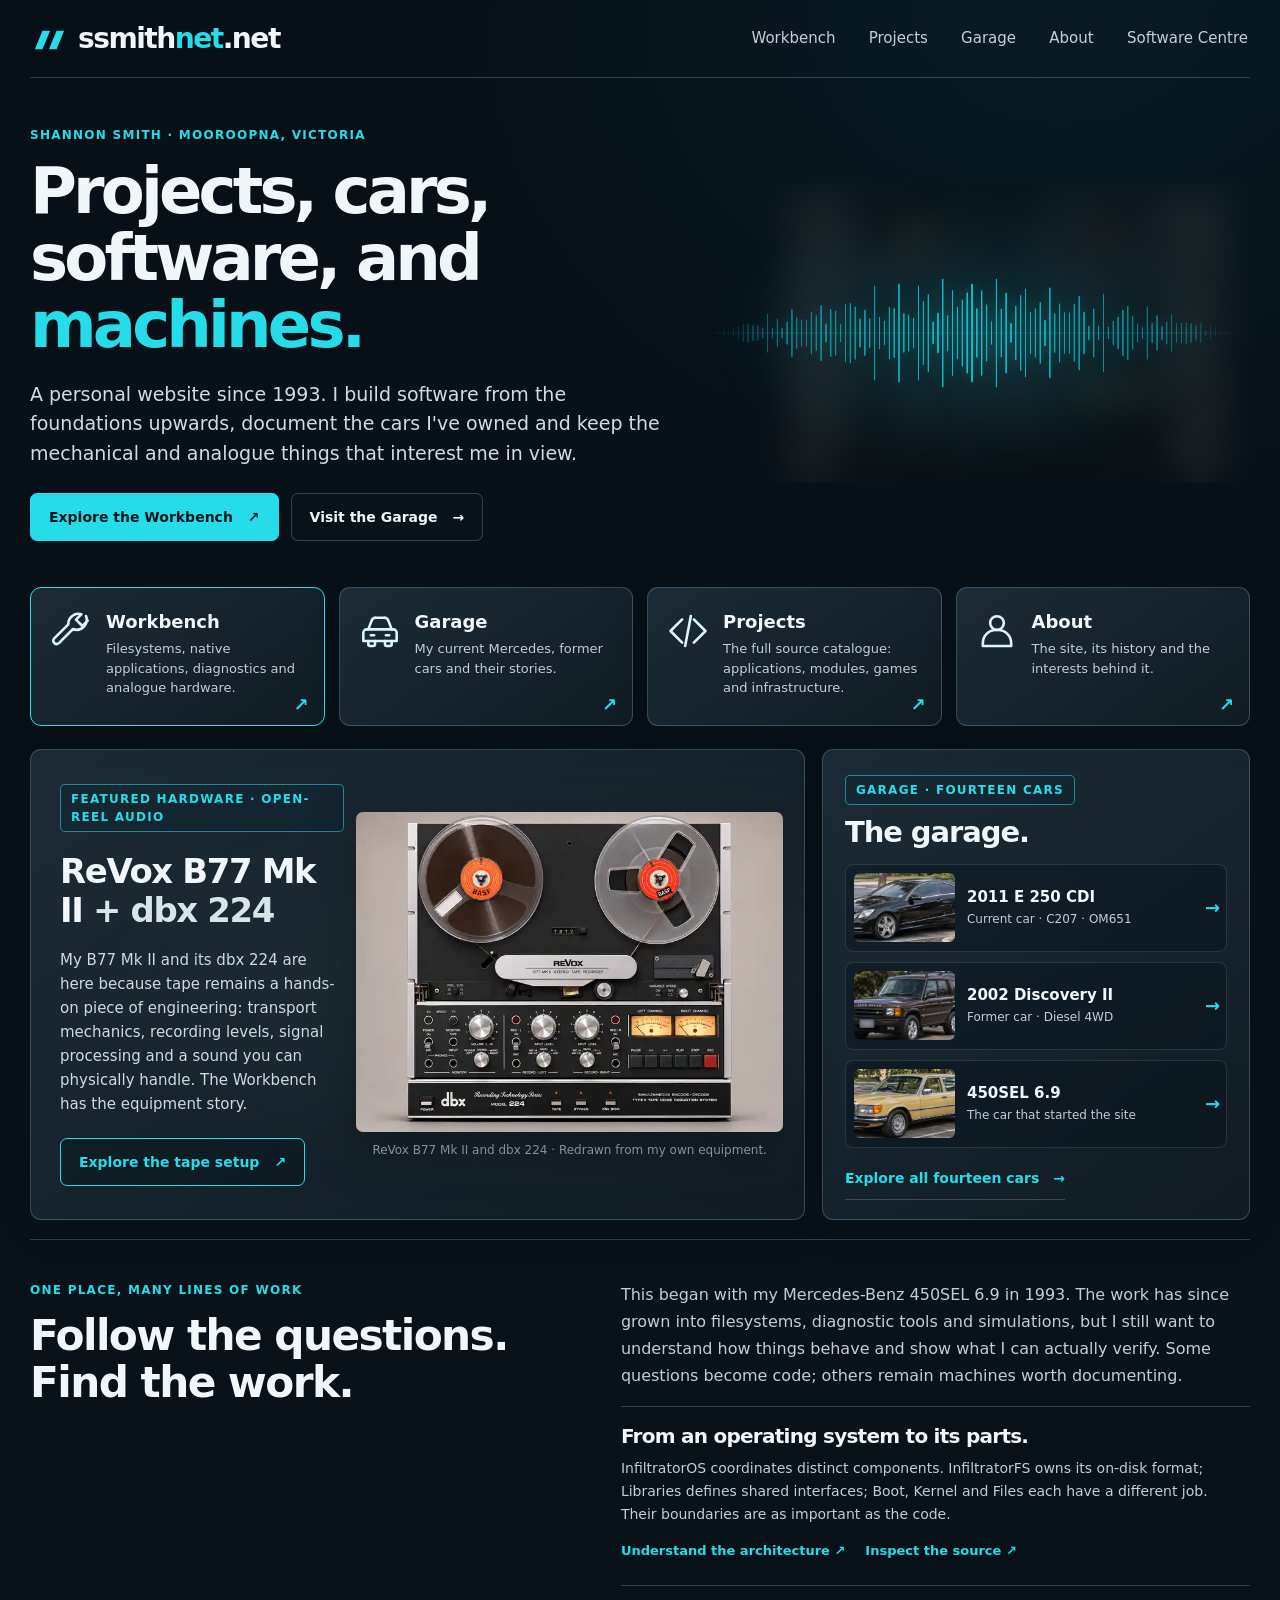
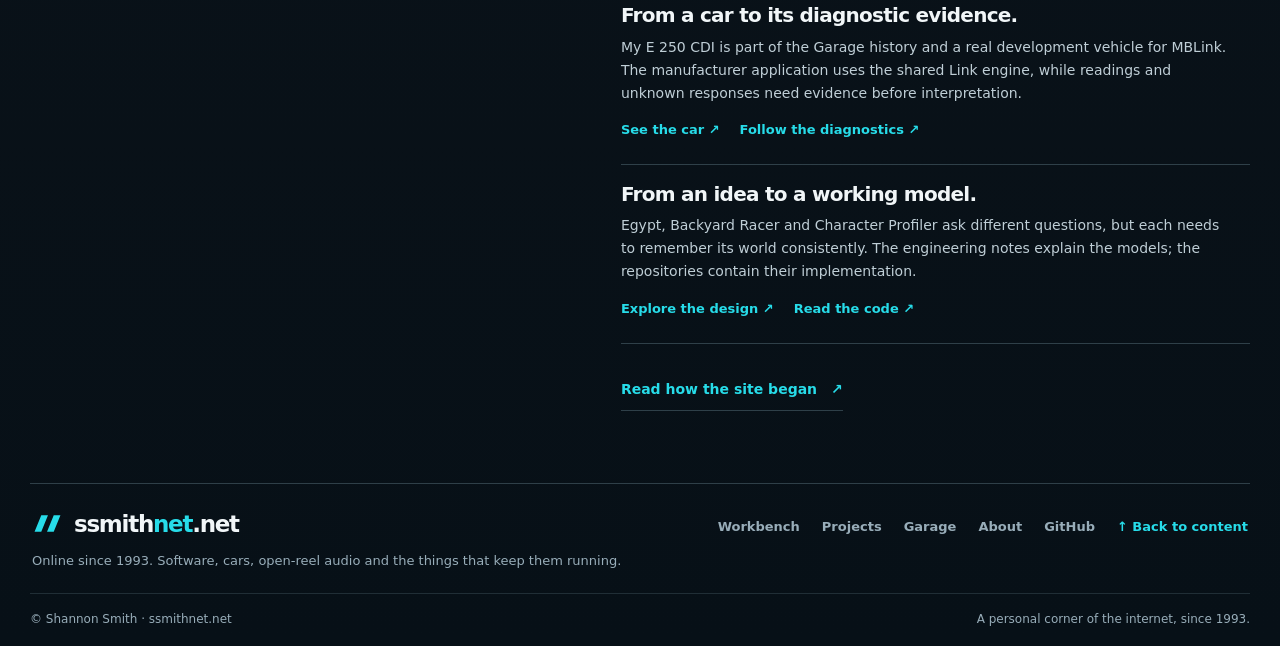
==== commit 02818f0a: "Connect portfolio stories to engineering evidence and source repositories" ====
--- a/index.html
+++ b/index.html
@@ -1,4 +1,4 @@
-<!doctype html><html lang="en"><head><meta charset="utf-8"><meta name="viewport" content="width=device-width,initial-scale=1"><meta name="theme-color" content="#050608"><meta name="color-scheme" content="dark"><title>Shannon Smith — ssmithnet.net</title><meta name="description" content="Shannon Smith&#39;s personal website: Infiltrator software, a Mercedes-Benz E-Class and a garage history stretching back to the 450SEL 6.9."><link rel="canonical" href="https://ssmithnet.net/"><meta property="og:type" content="website"><meta property="og:title" content="Shannon Smith — ssmithnet.net"><meta property="og:description" content="Shannon Smith&#39;s personal website: Infiltrator software, a Mercedes-Benz E-Class and a garage history stretching back to the 450SEL 6.9."><meta property="og:url" content="https://ssmithnet.net/"><link rel="stylesheet" href="assets/infiltrator-web-v1.css?v=common-1.19.3"><link rel="stylesheet" href="assets/site.css?v=family-20261016-refined"><link rel="stylesheet" href="assets/site-overrides.css?v=family-20261016-refined"><link rel="icon" type="image/svg+xml" href="assets/brand-2026.svg"><link rel="stylesheet" href="assets/site-redesign.css?v=20261117-boundaries1"></head><body class="home-page"><a class="skip-link" href="#main">Skip to content</a><div class="shell"><nav aria-label="Primary"><a class="brand" href="index.html" aria-current="page">ssmith<span>net</span>.net</a><div class="navlinks"><a href="workbench.html">Workbench</a><a href="projects.html">Projects</a><a href="garage.html">Garage</a><a href="about.html">About</a><a class="nav-software" href="https://infiltrator-projects.github.io/Infiltrator-Repository/">Software Centre</a></div></nav><main id="main">
+<!doctype html><html lang="en"><head><meta charset="utf-8"><meta name="viewport" content="width=device-width,initial-scale=1"><meta name="theme-color" content="#050608"><meta name="color-scheme" content="dark"><title>Shannon Smith — ssmithnet.net</title><meta name="description" content="Shannon Smith&#39;s personal website: Infiltrator software, a Mercedes-Benz E-Class and a garage history stretching back to the 450SEL 6.9."><link rel="canonical" href="https://ssmithnet.net/"><meta property="og:type" content="website"><meta property="og:title" content="Shannon Smith — ssmithnet.net"><meta property="og:description" content="Shannon Smith&#39;s personal website: Infiltrator software, a Mercedes-Benz E-Class and a garage history stretching back to the 450SEL 6.9."><meta property="og:url" content="https://ssmithnet.net/"><link rel="stylesheet" href="assets/infiltrator-web-v1.css?v=common-1.19.3"><link rel="stylesheet" href="assets/site.css?v=family-20261016-refined"><link rel="stylesheet" href="assets/site-overrides.css?v=family-20261016-refined"><link rel="icon" type="image/svg+xml" href="assets/brand-2026.svg"><link rel="stylesheet" href="assets/site-redesign.css?v=20261117-story3"></head><body class="home-page"><a class="skip-link" href="#main">Skip to content</a><div class="shell"><nav aria-label="Primary"><a class="brand" href="index.html" aria-current="page">ssmith<span>net</span>.net</a><div class="navlinks"><a href="workbench.html">Workbench</a><a href="projects.html">Projects</a><a href="garage.html">Garage</a><a href="about.html">About</a><a class="nav-software" href="https://infiltrator-projects.github.io/Infiltrator-Repository/">Software Centre</a></div></nav><main id="main">
 <section class="landing-hero" aria-labelledby="home-title">
   <div class="landing-hero-copy">
     <p class="eyebrow">Shannon Smith · Mooroopna, Victoria</p>
@@ -38,11 +38,27 @@
 <section class="home-editorial" aria-labelledby="home-editorial-title">
   <div class="home-editorial-heading">
     <p class="eyebrow">One place, many lines of work</p>
-    <h2 id="home-editorial-title">The workshop has grown.<br>The address has stayed.</h2>
+    <h2 id="home-editorial-title">Follow the questions.<br>Find the work.</h2>
   </div>
   <div class="home-editorial-copy">
-    <p>In 1993 this website started with my Mercedes-Benz 450SEL 6.9. It did not begin as a software storefront or a list of repositories. Since then the interests have expanded, but they still belong together: how systems are designed, how machines behave and what remains useful over time.</p>
-    <p>Here, <a href="workbench.html">Workbench</a> is where I explain the engineering, <a href="projects.html">Projects</a> is the complete GitHub source inventory, <a href="garage.html">Garage</a> records the vehicles, and <a href="about.html">About</a> tells the longer story. The <a href="https://infiltrator-projects.github.io/Infiltrator-Repository/">Software Centre</a> is specifically for published packages.</p>
+    <p>This began with my Mercedes-Benz 450SEL 6.9 in 1993. The work has since grown into filesystems, diagnostic tools and simulations, but I still want to understand how things behave and show what I can actually verify. Some questions become code; others remain machines worth documenting.</p>
+    <div class="home-threads" aria-label="Follow the connections between projects">
+      <article class="home-thread">
+        <h3>From an operating system to its parts.</h3>
+        <p>InfiltratorOS coordinates distinct components. InfiltratorFS owns its on-disk format; Libraries defines shared interfaces; Boot, Kernel and Files each have a different job. Their boundaries are as important as the code.</p>
+        <div class="home-thread-links"><a href="workbench.html#platform">Understand the architecture ↗</a><a href="projects.html#group-foundations">Inspect the source ↗</a></div>
+      </article>
+      <article class="home-thread">
+        <h3>From a car to its diagnostic evidence.</h3>
+        <p>My E 250 CDI is part of the Garage history and a real development vehicle for MBLink. The manufacturer application uses the shared Link engine, while readings and unknown responses need evidence before interpretation.</p>
+        <div class="home-thread-links"><a href="garage.html#e250-cdi">See the car ↗</a><a href="workbench.html#link">Follow the diagnostics ↗</a></div>
+      </article>
+      <article class="home-thread">
+        <h3>From an idea to a working model.</h3>
+        <p>Egypt, Backyard Racer and Character Profiler ask different questions, but each needs to remember its world consistently. The engineering notes explain the models; the repositories contain their implementation.</p>
+        <div class="home-thread-links"><a href="workbench.html#creative">Explore the design ↗</a><a href="projects.html#group-creative">Read the code ↗</a></div>
+      </article>
+    </div>
     <a class="text-link" href="about.html#the-site">Read how the site began <span aria-hidden="true">↗</span></a>
   </div>
 </section>
--- a/assets/site-redesign.css
+++ b/assets/site-redesign.css
@@ -147,12 +147,10 @@
 .home-editorial-copy p a,.about-interests .interest-entry a,.about-history .event a,.project-content p a{color:var(--accent);text-underline-offset:4px;text-decoration:underline;text-decoration-color:rgba(39,220,233,.38)}
 .home-editorial-copy p a:hover,.about-interests .interest-entry a:hover,.about-history .event a:hover,.project-content p a:hover{text-decoration-color:var(--accent)}
 .home-editorial-copy .text-link{margin-top:4px}
-.workbench-intro .workbench-directory{grid-template-columns:repeat(3,minmax(0,1fr));gap:12px}
 .workbench-context{border-left:3px solid var(--accent);padding:15px 21px;margin:27px 0;background:rgba(14,54,64,.3);border-radius:0 7px 7px 0}
 .workbench-context>strong{font:720 18px/1.4 var(--sans);color:var(--text)}
 .workbench-context p{margin:8px 0 0;font:400 15px/1.6 var(--sans);color:var(--muted)}
 .project-content .project-boundary{padding-top:20px;margin-top:22px;border-top:1px solid var(--line-soft);font:400 14px/1.6 var(--sans);color:var(--muted)}
-.workbench-page .project-content{max-width:1160px}
 .workbench-page .project-content>p{max-width:var(--measure)}
 .workbench-page .project-content .workbench-context p{max-width:var(--measure)}
 .workbench-page .project-content>p+p{margin-top:16px}
@@ -256,7 +254,6 @@
 .projects-intro .lead{max-width:980px}
 .workbench-index-link{margin:17px 0 0}
 .workbench-index-link a{display:inline-flex;align-items:center;min-height:44px;padding:9px 0;border-bottom:1px solid var(--accent);font:700 15px/1.5 var(--sans);color:var(--accent)}
-.projects-page .repository-browser{border-top:1px solid var(--line);padding-top:48px}
 .repository-browser-header{display:grid;grid-template-columns:minmax(0,1.3fr) minmax(260px,.7fr);align-items:end;gap:26px;margin-bottom:24px}
 .repository-browser-header h2{margin:0 0 13px}
 .repository-browser-header p:not(.eyebrow){max-width:830px;margin:0;color:var(--muted)}
@@ -319,7 +316,6 @@
 @media(max-width:550px){
   .repo-grid,.repo-group--compact .repo-grid{grid-template-columns:minmax(0,1fr)}
   .repo-group--compact summary{padding:18px;gap:10px;flex-wrap:wrap}
-  .repo-group--compact summary::after{display:none}
   .repo-group--compact .repo-grid{padding:0 12px 14px}
   .repo-entry{min-height:0}
   .repository-families-nav a{font-size:12px}
@@ -336,7 +332,6 @@
 }
 @media(max-width:860px){
   .home-editorial{grid-template-columns:1fr;gap:10px}
-  .workbench-intro .workbench-directory{grid-template-columns:repeat(2,minmax(0,1fr))}
 
   .workbench-directory{grid-template-columns:repeat(2,minmax(0,1fr))}
   .garage-jump-links{grid-template-columns:repeat(3,minmax(0,1fr))}
@@ -361,8 +356,6 @@
   .home-editorial{padding:28px 0 49px!important;gap:13px}
   .home-editorial-heading h2{font-size:32px}
   .home-editorial-copy p{font-size:15px}
-  .workbench-intro .workbench-directory{grid-template-columns:repeat(2,minmax(0,1fr))}
-  .workbench-intro .workbench-directory a{min-height:0}
 
   .workbench-directory{grid-template-columns:1fr 1fr;gap:8px}
   .workbench-directory a{padding:13px;min-height:105px}
@@ -438,7 +431,6 @@
   .hub-tile .hub-content>span{font-size:12px}
 }
 @media(max-width:380px){
-  .workbench-intro .workbench-directory{grid-template-columns:minmax(0,1fr)}
   .repository-search-control{flex-wrap:wrap}
   .repository-search-control button{min-height:42px}
 }
@@ -488,7 +480,6 @@
 .projects-utility-nav{display:flex;flex-wrap:wrap;gap:8px 22px;margin:18px 0 0}
 .projects-utility-nav a{display:inline-flex;align-items:center;min-height:44px;color:var(--accent);font:650 13px/1.4 var(--sans)}
 .projects-utility-nav a:hover{text-decoration:underline;text-underline-offset:4px}
-.projects-page .repository-browser{padding-top:31px;border-top:0}
 .projects-page .repository-browser-header{padding:22px 24px;border:1px solid var(--line);border-radius:9px;background:rgba(19,35,45,.7);align-items:center;margin-bottom:21px}
 .projects-page .repository-browser-header h2{font:735 24px/1.2 var(--sans)}
 .projects-page .repository-browser-header p:not(.eyebrow){font-size:14px;line-height:1.55}
@@ -518,7 +509,7 @@
 
 /* About: personal narrative, not a duplicate site-map or nested card gallery. */
 .about-page .about-interests .project-content{padding:0;border:0;border-radius:0;background:transparent;box-shadow:none;grid-template-columns:repeat(2,minmax(0,1fr))}
-.about-page .about-interests .interest-entry{background:rgba(13,28,37,.52);padding:21px 23px}
+.about-page .about-interests .interest-entry{border:0;border-left:2px solid var(--line);border-radius:0;background:transparent;padding:4px 22px 7px}
 .about-page .about-interests .interest-entry p{max-width:63ch}
 .about-page .about-history .timeline{margin-top:24px}
 .about-page .about-history .event{grid-template-columns:155px minmax(0,1fr);gap:24px;padding:24px 0}
@@ -533,9 +524,9 @@
 .projects-page .repository-browser{border-top:0;padding-top:23px}
 .projects-page .repo-group-heading h3{font-size:clamp(22px,2.2vw,28px)}
 .projects-page .repo-grid{gap:10px}
-.projects-page .repo-entry{border-radius:6px}
+.projects-page .repo-entry{border-radius:6px;box-shadow:none}
 .projects-page .repo-group--compact summary{min-height:65px}
-.projects-page .repo-group--compact summary::after{display:block}
+.projects-page .repo-group--compact summary::after{display:block;flex:none;align-self:center}
 @media(max-width:860px){
   .about-page .about-interests .project-content{grid-template-columns:1fr}
   .about-page .about-history .event{grid-template-columns:120px minmax(0,1fr);gap:16px}
@@ -554,3 +545,26 @@
   html{scroll-behavior:auto}
   *,*::before,*::after{scroll-behavior:auto;transition:none!important}
 }
+
+
+/* Narrative journeys connect evidence to source without duplicating the Projects catalogue. */
+.home-threads{display:grid;grid-template-columns:minmax(0,1fr);gap:0;width:100%;margin:3px 0 7px}
+.home-thread{padding:16px 0 18px;border-top:1px solid var(--line)}
+.home-thread:last-child{border-bottom:1px solid var(--line)}
+.home-thread h3{font:720 clamp(17px,1.7vw,20px)/1.32 var(--sans);margin:0 0 7px;color:var(--text)}
+.home-editorial-copy .home-thread p{max-width:68ch;font:400 14px/1.65 var(--sans);color:var(--muted);margin:0 0 9px}
+.home-thread-links{display:flex;align-items:center;flex-wrap:wrap;column-gap:20px;row-gap:3px}
+.home-thread-links a{display:inline-flex;align-items:center;min-height:32px;font:650 13px/1.35 var(--sans);color:var(--accent);text-underline-offset:4px}
+.home-thread-links a:hover{text-decoration:underline}
+.workbench-reader-note{margin:11px 0 22px;max-width:76ch;color:var(--muted);font:400 15px/1.58 var(--sans)}
+.workbench-page .project-content .engineering-throughline{max-width:var(--measure);margin:20px 0 16px;padding:0 0 0 17px;border-left:2px solid var(--line);font:400 15px/1.65 var(--sans);color:var(--muted)}
+.engineering-throughline strong{color:var(--text)}
+.projects-reading-hint{font:400 14px/1.6 var(--sans);color:var(--muted);max-width:77ch;margin:8px 0 0}
+.repo-group-context-link{display:inline;color:var(--accent);font-weight:640;text-decoration:underline;text-underline-offset:4px;text-decoration-color:rgba(39,220,233,.35)}
+.repo-group-context-link:hover{text-decoration-color:var(--accent)}
+@media(max-width:650px){
+  .home-thread{padding:15px 0}
+  .home-thread-links{column-gap:12px}
+  .workbench-reader-note{font-size:14px}
+  .workbench-page .project-content .engineering-throughline{padding-left:13px;font-size:14px}
+}
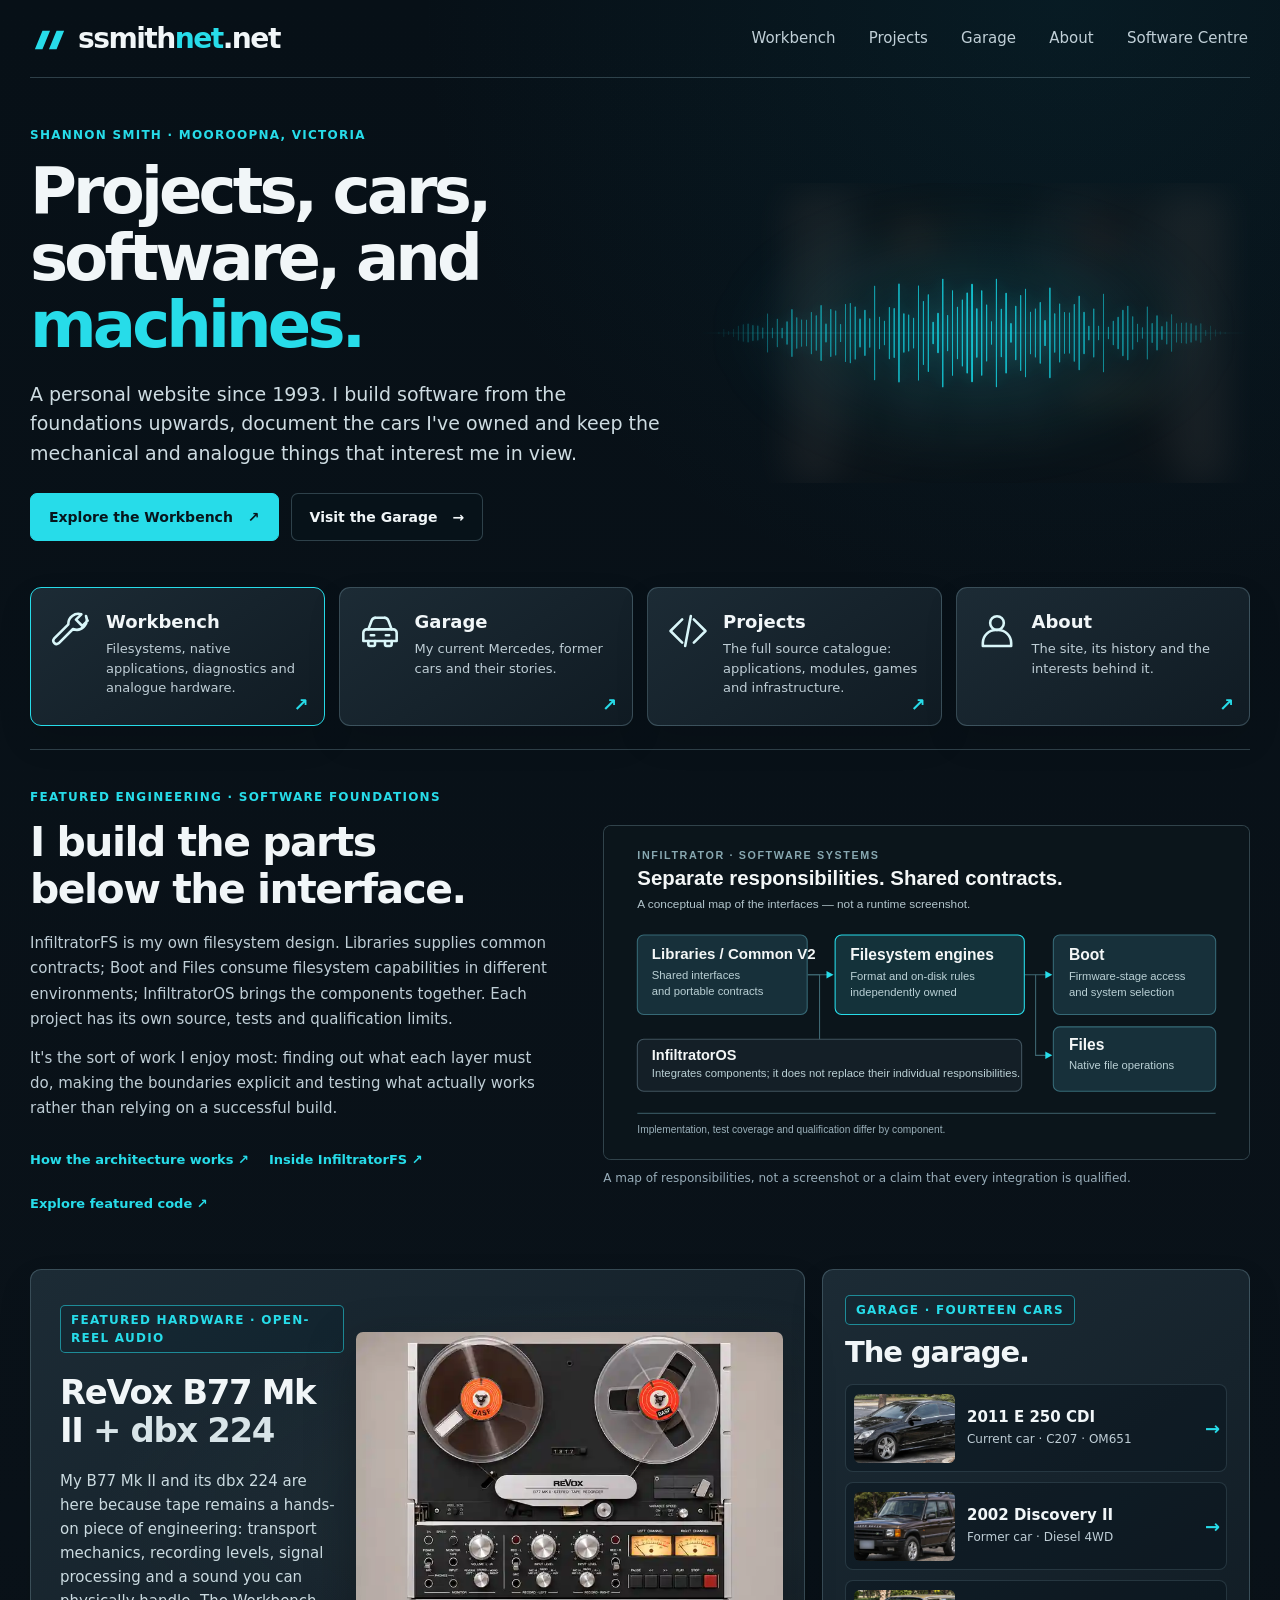
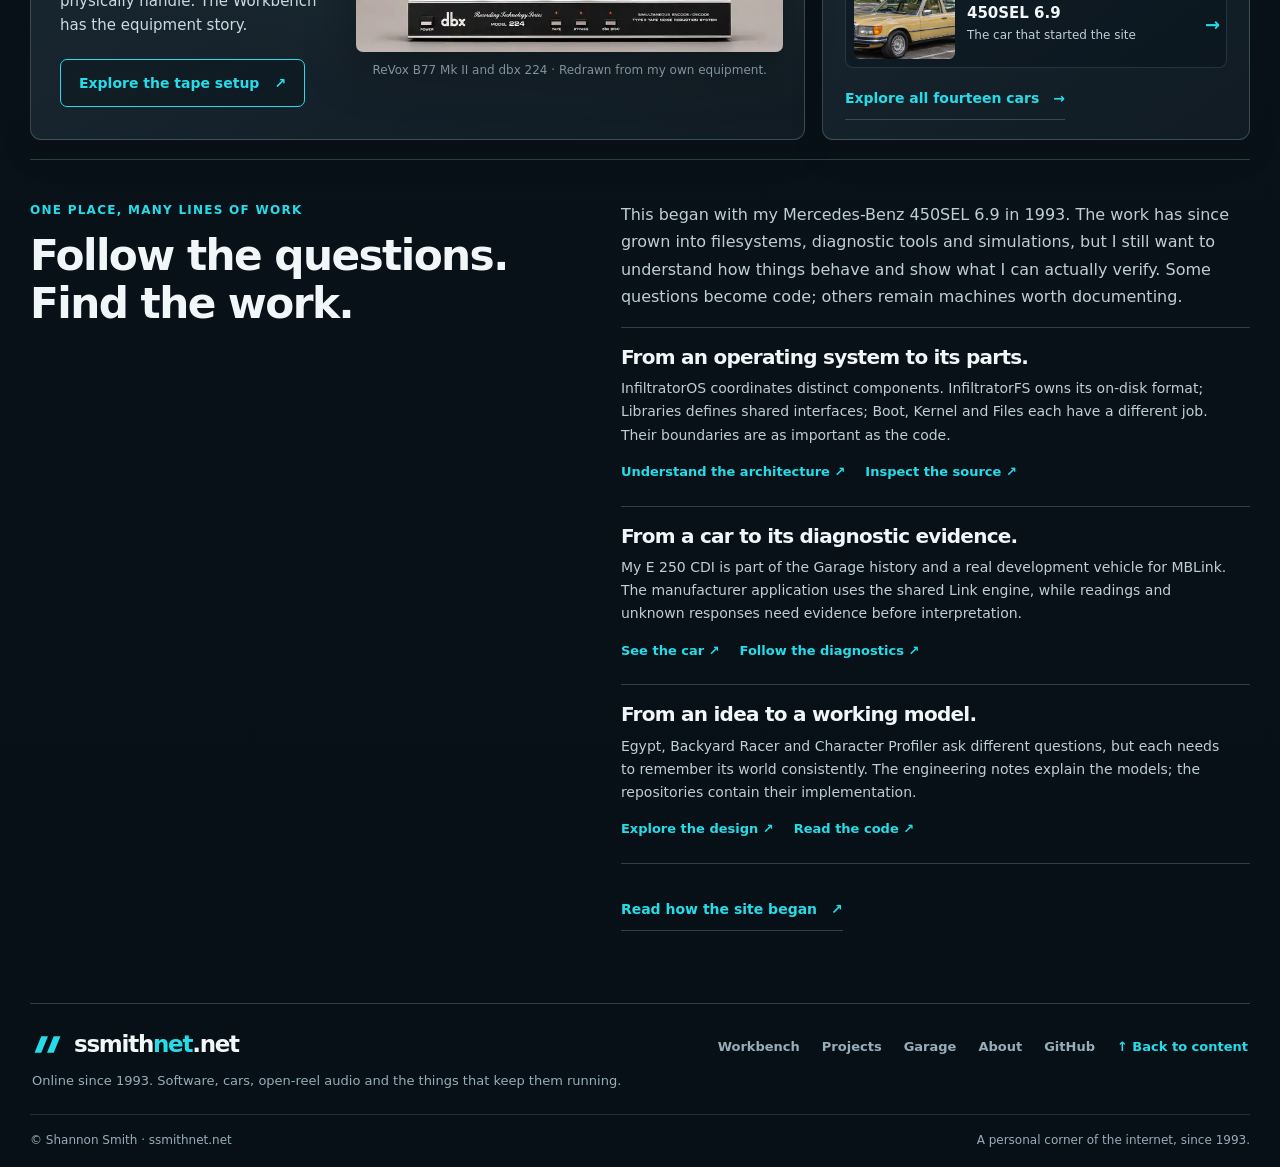
==== commit cfcbc73c: "Showcase real engineering work and improve portfolio discoverability" ====
--- a/index.html
+++ b/index.html
@@ -1,4 +1,4 @@
-<!doctype html><html lang="en"><head><meta charset="utf-8"><meta name="viewport" content="width=device-width,initial-scale=1"><meta name="theme-color" content="#050608"><meta name="color-scheme" content="dark"><title>Shannon Smith — ssmithnet.net</title><meta name="description" content="Shannon Smith&#39;s personal website: Infiltrator software, a Mercedes-Benz E-Class and a garage history stretching back to the 450SEL 6.9."><link rel="canonical" href="https://ssmithnet.net/"><meta property="og:type" content="website"><meta property="og:title" content="Shannon Smith — ssmithnet.net"><meta property="og:description" content="Shannon Smith&#39;s personal website: Infiltrator software, a Mercedes-Benz E-Class and a garage history stretching back to the 450SEL 6.9."><meta property="og:url" content="https://ssmithnet.net/"><link rel="stylesheet" href="assets/infiltrator-web-v1.css?v=common-1.19.3"><link rel="stylesheet" href="assets/site.css?v=family-20261016-refined"><link rel="stylesheet" href="assets/site-overrides.css?v=family-20261016-refined"><link rel="icon" type="image/svg+xml" href="assets/brand-2026.svg"><link rel="stylesheet" href="assets/site-redesign.css?v=20261117-story3"></head><body class="home-page"><a class="skip-link" href="#main">Skip to content</a><div class="shell"><nav aria-label="Primary"><a class="brand" href="index.html" aria-current="page">ssmith<span>net</span>.net</a><div class="navlinks"><a href="workbench.html">Workbench</a><a href="projects.html">Projects</a><a href="garage.html">Garage</a><a href="about.html">About</a><a class="nav-software" href="https://infiltrator-projects.github.io/Infiltrator-Repository/">Software Centre</a></div></nav><main id="main">
+<!doctype html><html lang="en"><head><meta charset="utf-8"><meta name="viewport" content="width=device-width,initial-scale=1"><meta name="theme-color" content="#050608"><meta name="color-scheme" content="dark"><title>Shannon Smith — ssmithnet.net</title><meta name="description" content="Shannon Smith&#39;s personal website: Infiltrator software, a Mercedes-Benz E-Class and a garage history stretching back to the 450SEL 6.9."><link rel="canonical" href="https://ssmithnet.net/"><meta property="og:type" content="website"><meta property="og:title" content="Shannon Smith — ssmithnet.net"><meta property="og:description" content="Shannon Smith&#39;s personal website: Infiltrator software, a Mercedes-Benz E-Class and a garage history stretching back to the 450SEL 6.9."><meta property="og:url" content="https://ssmithnet.net/"><link rel="stylesheet" href="assets/infiltrator-web-v1.css?v=common-1.19.3"><link rel="stylesheet" href="assets/site.css?v=family-20261016-refined"><link rel="stylesheet" href="assets/site-overrides.css?v=family-20261016-refined"><meta property="og:image" content="https://ssmithnet.net/assets/photos/revox-b77-mkii-dbx224.webp"><meta name="twitter:card" content="summary_large_image"><link rel="icon" type="image/svg+xml" href="assets/brand-2026.svg"><link rel="stylesheet" href="assets/site-redesign.css?v=20261117-portfolio4"></head><body class="home-page"><a class="skip-link" href="#main">Skip to content</a><div class="shell"><nav aria-label="Primary"><a class="brand" href="index.html" aria-current="page">ssmith<span>net</span>.net</a><div class="navlinks"><a href="workbench.html">Workbench</a><a href="projects.html">Projects</a><a href="garage.html">Garage</a><a href="about.html">About</a><a class="nav-software" href="https://infiltrator-projects.github.io/Infiltrator-Repository/">Software Centre</a></div></nav><main id="main">
 <section class="landing-hero" aria-labelledby="home-title">
   <div class="landing-hero-copy">
     <p class="eyebrow">Shannon Smith · Mooroopna, Victoria</p>
@@ -13,6 +13,20 @@
   <a class="hub-tile" href="garage.html"><img class="hub-symbol" src="assets/graphics/ui-garage.svg" alt="" width="48" height="48" loading="lazy" decoding="async"><span class="hub-content"><strong>Garage</strong><span>My current Mercedes, former cars and their stories.</span></span><b aria-hidden="true">↗</b></a>
   <a class="hub-tile" href="projects.html"><img class="hub-symbol" src="assets/graphics/ui-code.svg" alt="" width="48" height="48" loading="lazy" decoding="async"><span class="hub-content"><strong>Projects</strong><span>The full source catalogue: applications, modules, games and infrastructure.</span></span><b aria-hidden="true">↗</b></a>
   <a class="hub-tile" href="about.html"><img class="hub-symbol" src="assets/graphics/ui-about.svg" alt="" width="48" height="48" loading="lazy" decoding="async"><span class="hub-content"><strong>About</strong><span>The site, its history and the interests behind it.</span></span><b aria-hidden="true">↗</b></a>
+</section>
+
+<section class="home-software" aria-labelledby="home-software-title">
+  <div class="home-software-copy">
+    <p class="eyebrow">Featured engineering · Software foundations</p>
+    <h2 id="home-software-title">I build the parts below the interface.</h2>
+    <p>InfiltratorFS is my own filesystem design. Libraries supplies common contracts; Boot and Files consume filesystem capabilities in different environments; InfiltratorOS brings the components together. Each project has its own source, tests and qualification limits.</p>
+    <p>It's the sort of work I enjoy most: finding out what each layer must do, making the boundaries explicit and testing what actually works rather than relying on a successful build.</p>
+    <div class="home-software-links"><a href="workbench.html#platform">How the architecture works ↗</a><a href="workbench.html#infiltratorfs">Inside InfiltratorFS ↗</a><a href="projects.html#featured-work">Explore featured code ↗</a></div>
+  </div>
+  <figure class="home-software-diagram">
+    <img src="assets/graphics/software-architecture.svg" width="1200" height="620" loading="lazy" decoding="async" alt="Architecture map: Libraries and Common V2 provide shared contracts to filesystem engines; the engines are consumed by Boot and Files while InfiltratorOS integrates the components.">
+    <figcaption>A map of responsibilities, not a screenshot or a claim that every integration is qualified.</figcaption>
+  </figure>
 </section>
 <section class="landing-showcase" aria-label="Featured collections">
   <article class="home-revox">
--- a/assets/site-redesign.css
+++ b/assets/site-redesign.css
@@ -568,3 +568,55 @@
   .workbench-reader-note{font-size:14px}
   .workbench-page .project-content .engineering-throughline{padding-left:13px;font-size:14px}
 }
+
+
+/* Portfolio: real work first, with restrained editorial layout and no duplicate directory. */
+.home-software{display:grid;grid-template-columns:minmax(0,.9fr) minmax(0,1.1fr);gap:26px 44px;align-items:center;padding:38px 0 46px!important;border-top:1px solid var(--line)}
+.home-software h2{font:740 clamp(27px,3.2vw,43px)/1.15 var(--sans);margin:8px 0 18px;max-width:17ch}
+.home-software-copy>p:not(.eyebrow){font:400 15px/1.68 var(--sans);max-width:65ch;margin:0 0 14px;color:var(--muted)}
+.home-software-links{display:flex;flex-wrap:wrap;gap:6px 20px;margin:20px 0 0}
+.home-software-links a,.feature-links a,.projects-featured-heading>a,.workbench-progress header>a,.workbench-progress-list a,.about-contact-links a{font:660 13px/1.4 var(--sans);color:var(--accent);min-height:38px;display:inline-flex;align-items:center}
+.home-software-links a:hover,.feature-links a:hover,.projects-featured-heading>a:hover,.workbench-progress header>a:hover,.workbench-progress-list a:hover,.about-contact-links a:hover{text-decoration:underline;text-underline-offset:4px}
+.home-software-diagram{margin:0;min-width:0}
+.home-software-diagram img{display:block;width:100%;height:auto;border:1px solid var(--line);border-radius:8px;background:#0b151b}
+.home-software-diagram figcaption{margin-top:9px;font:400 12px/1.5 var(--sans);color:var(--quiet)}
+.projects-featured{padding:25px 0 35px!important;border-top:1px solid var(--line);border-bottom:1px solid var(--line);margin-bottom:20px}
+.projects-featured-heading{display:flex;justify-content:space-between;align-items:end;gap:18px;margin-bottom:18px}
+.projects-featured-heading h2{font:730 clamp(24px,2.7vw,34px)/1.2 var(--sans);margin:4px 0 8px}
+.projects-featured-heading p:not(.eyebrow){max-width:78ch;font:400 14px/1.6 var(--sans);color:var(--muted);margin:0}
+.projects-featured-heading>a{flex:none}
+.projects-featured-list{display:grid;grid-template-columns:repeat(2,minmax(0,1fr));gap:0 36px}
+.projects-featured-list article{padding:18px 0 20px;border-top:1px solid var(--line)}
+.feature-number{display:block;color:var(--quiet);font:650 12px/1.5 var(--sans);letter-spacing:.04em}
+.projects-featured-list h3{font:735 21px/1.25 var(--sans);margin:8px 0}
+.projects-featured-list article p{font:400 14px/1.6 var(--sans);color:var(--muted);max-width:61ch;margin:0 0 10px}
+.feature-links{display:flex;gap:4px 18px;flex-wrap:wrap}
+.workbench-progress{padding:22px 0 28px!important;border-bottom:1px solid var(--line);margin-bottom:15px;scroll-margin-top:24px}
+.workbench-progress header{display:flex;align-items:end;justify-content:space-between;gap:14px;margin-bottom:15px}
+.workbench-progress h2{font:735 clamp(24px,2.7vw,33px)/1.2 var(--sans);margin:5px 0 8px}
+.workbench-progress header p:not(.eyebrow){max-width:83ch;font:400 14px/1.6 var(--sans);color:var(--muted);margin:0}
+.workbench-progress-list{list-style:none;padding:0;margin:0;display:grid;grid-template-columns:repeat(3,minmax(0,1fr));gap:15px}
+.workbench-progress-list li{border-top:1px solid var(--line);padding:14px 0 0;display:flex;gap:12px;align-items:start}
+.workbench-progress-list time{color:var(--quiet);font:640 12px/1.4 var(--sans);white-space:nowrap;min-width:48px}
+.workbench-progress-list strong{display:block;font:675 15px/1.4 var(--sans)}
+.workbench-progress-list p{font:400 13px/1.55 var(--sans);color:var(--muted);margin:6px 0}
+.workbench-progress-list a{min-height:30px}
+.workbench-progress-caveat{font:400 12px/1.55 var(--sans);color:var(--quiet);margin:15px 0 0}
+.about-contact{padding:36px 0 42px!important;border-top:1px solid var(--line);display:grid;grid-template-columns:minmax(0,.85fr) minmax(0,1.15fr);gap:18px 44px;scroll-margin-top:24px}
+.about-contact h2{font:720 clamp(25px,2.8vw,36px)/1.2 var(--sans);margin:7px 0}
+.about-contact p:not(.eyebrow){font:400 15px/1.68 var(--sans);max-width:70ch;margin:0 0 13px;color:var(--muted)}
+.about-contact-links{display:flex;gap:7px 20px;flex-wrap:wrap}
+@media(max-width:900px){
+  .home-software,.about-contact{grid-template-columns:1fr}
+  .home-software h2{max-width:none}
+  .workbench-progress-list{grid-template-columns:1fr}
+}
+@media(max-width:650px){
+  .home-software{padding:24px 0 30px!important;gap:18px}
+  .projects-featured{padding:17px 0 25px!important}
+  .projects-featured-heading,.workbench-progress header{align-items:start;flex-direction:column}
+  .projects-featured-list{grid-template-columns:1fr}
+  .workbench-progress{padding:14px 0 23px!important}
+  .workbench-progress-list li{gap:16px}
+  .about-contact{padding:26px 0 30px!important}
+}
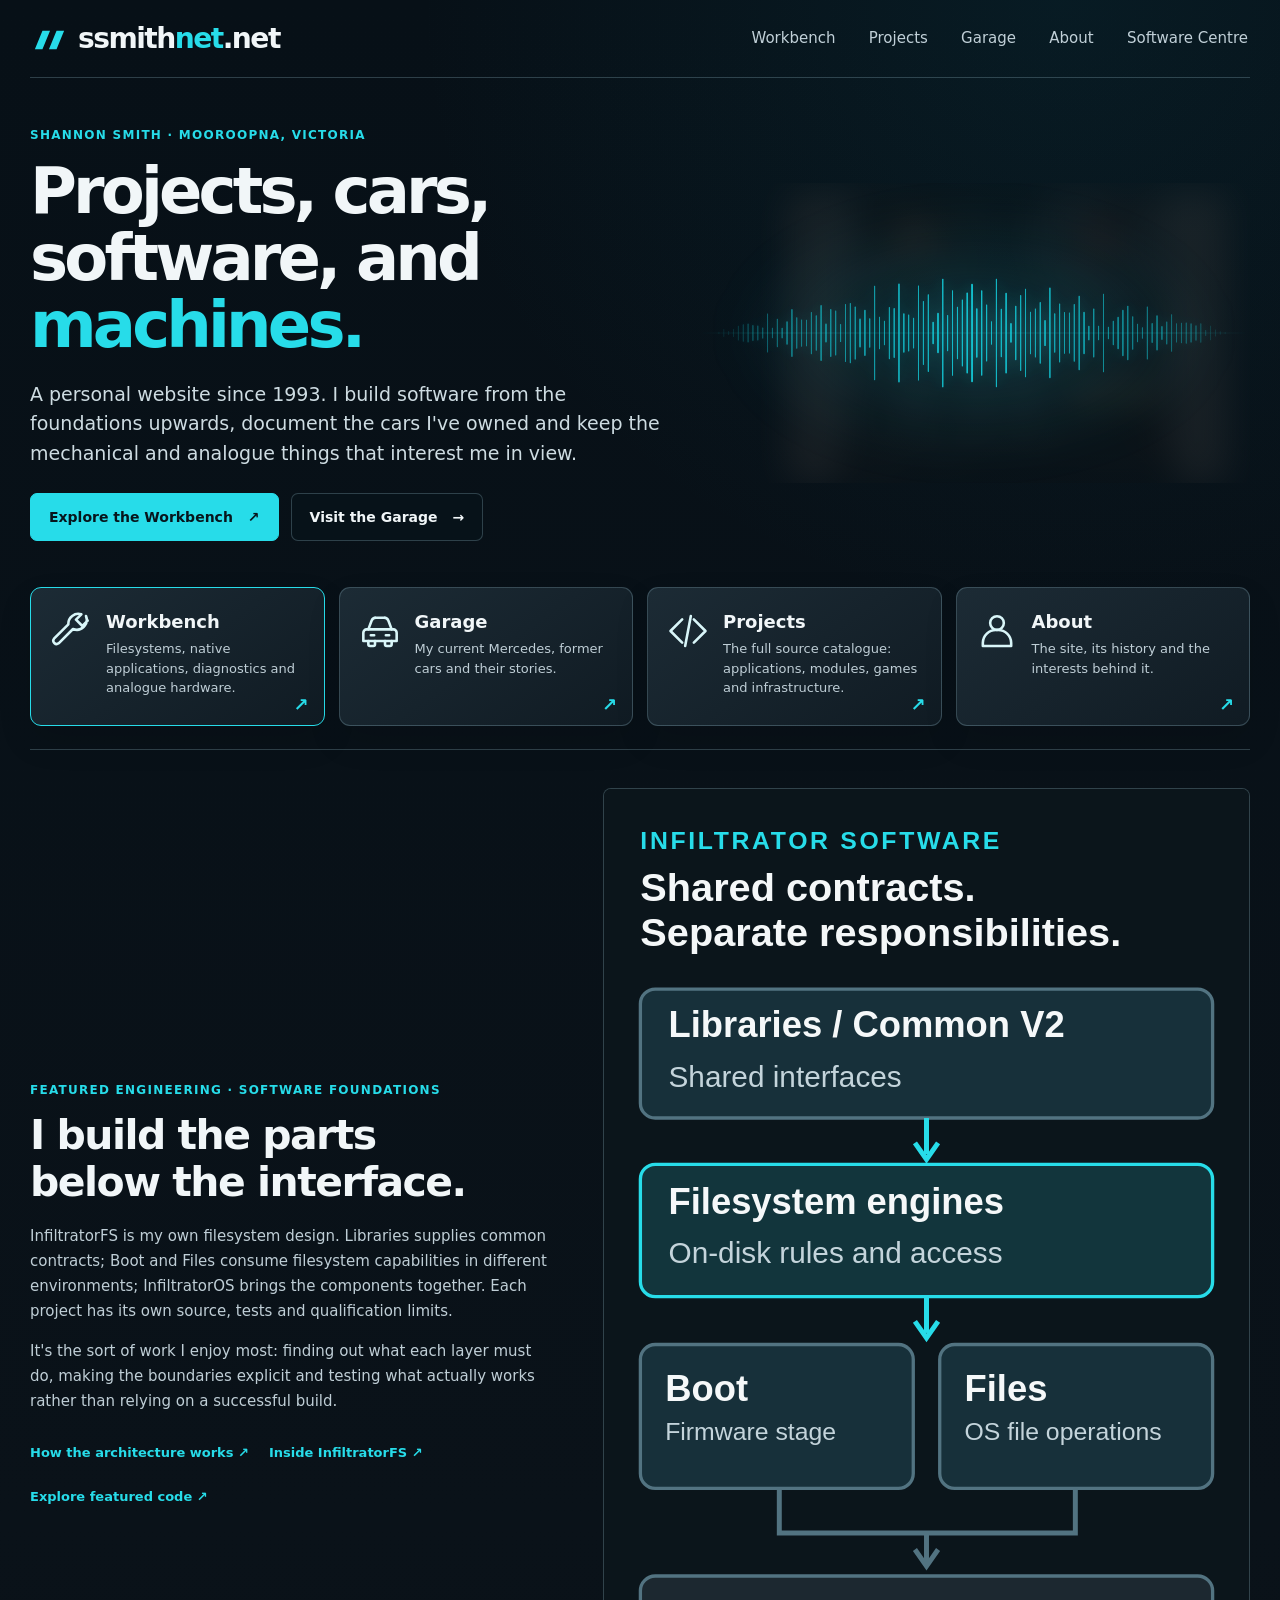
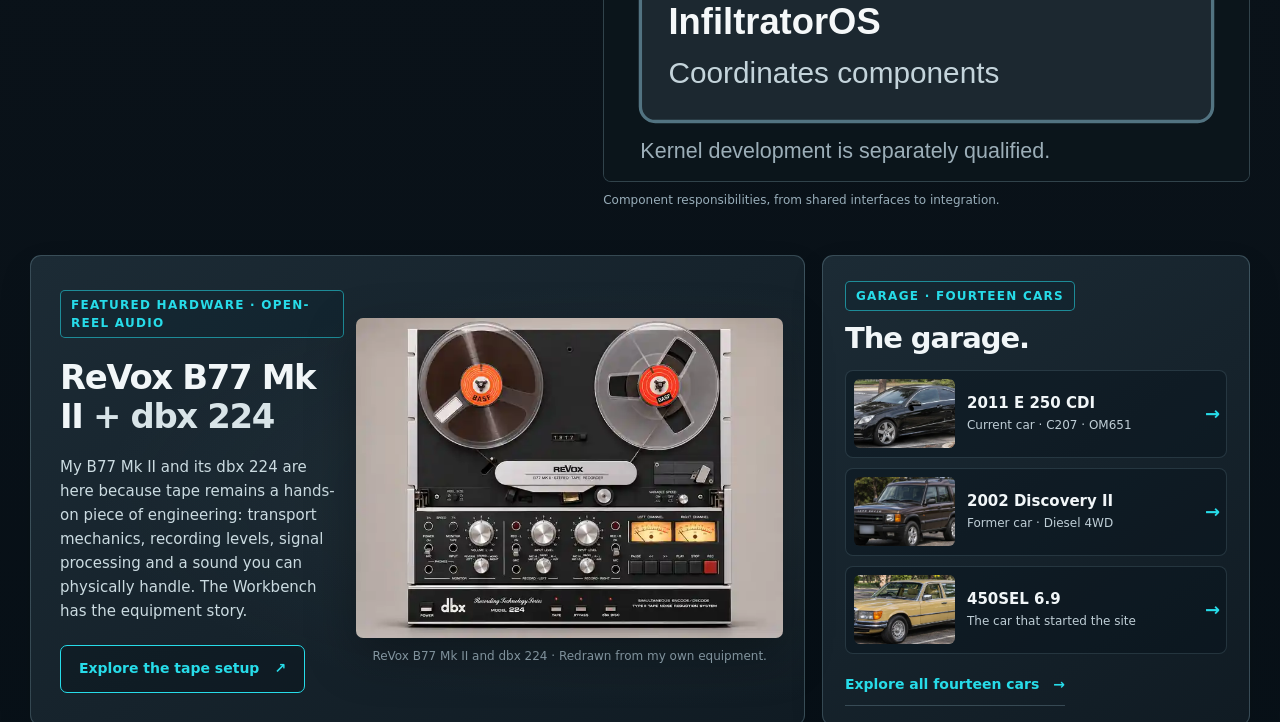
==== commit fce0d9f3: "Polish site structure, improve mobile diagram and safeguard public assets" ====
--- a/index.html
+++ b/index.html
@@ -1,4 +1,4 @@
-<!doctype html><html lang="en"><head><meta charset="utf-8"><meta name="viewport" content="width=device-width,initial-scale=1"><meta name="theme-color" content="#050608"><meta name="color-scheme" content="dark"><title>Shannon Smith — ssmithnet.net</title><meta name="description" content="Shannon Smith&#39;s personal website: Infiltrator software, a Mercedes-Benz E-Class and a garage history stretching back to the 450SEL 6.9."><link rel="canonical" href="https://ssmithnet.net/"><meta property="og:type" content="website"><meta property="og:title" content="Shannon Smith — ssmithnet.net"><meta property="og:description" content="Shannon Smith&#39;s personal website: Infiltrator software, a Mercedes-Benz E-Class and a garage history stretching back to the 450SEL 6.9."><meta property="og:url" content="https://ssmithnet.net/"><link rel="stylesheet" href="assets/infiltrator-web-v1.css?v=common-1.19.3"><link rel="stylesheet" href="assets/site.css?v=family-20261016-refined"><link rel="stylesheet" href="assets/site-overrides.css?v=family-20261016-refined"><meta property="og:image" content="https://ssmithnet.net/assets/photos/revox-b77-mkii-dbx224.webp"><meta name="twitter:card" content="summary_large_image"><link rel="icon" type="image/svg+xml" href="assets/brand-2026.svg"><link rel="stylesheet" href="assets/site-redesign.css?v=20261117-portfolio4"></head><body class="home-page"><a class="skip-link" href="#main">Skip to content</a><div class="shell"><nav aria-label="Primary"><a class="brand" href="index.html" aria-current="page">ssmith<span>net</span>.net</a><div class="navlinks"><a href="workbench.html">Workbench</a><a href="projects.html">Projects</a><a href="garage.html">Garage</a><a href="about.html">About</a><a class="nav-software" href="https://infiltrator-projects.github.io/Infiltrator-Repository/">Software Centre</a></div></nav><main id="main">
+<!doctype html><html lang="en"><head><meta charset="utf-8"><meta name="viewport" content="width=device-width,initial-scale=1"><meta name="theme-color" content="#050608"><meta name="color-scheme" content="dark"><title>Shannon Smith — ssmithnet.net</title><meta name="description" content="Shannon Smith&#39;s personal website: Infiltrator software, a Mercedes-Benz E-Class and a garage history stretching back to the 450SEL 6.9."><link rel="canonical" href="https://ssmithnet.net/"><meta property="og:type" content="website"><meta property="og:title" content="Shannon Smith — ssmithnet.net"><meta property="og:description" content="Shannon Smith&#39;s personal website: Infiltrator software, a Mercedes-Benz E-Class and a garage history stretching back to the 450SEL 6.9."><meta property="og:url" content="https://ssmithnet.net/"><link rel="stylesheet" href="assets/infiltrator-web-v1.css?v=common-1.19.3"><link rel="stylesheet" href="assets/site.css?v=family-20261016-refined"><link rel="stylesheet" href="assets/site-overrides.css?v=family-20261016-refined"><meta property="og:image" content="https://ssmithnet.net/assets/photos/revox-b77-mkii-dbx224.webp"><meta name="twitter:card" content="summary_large_image"><link rel="icon" type="image/svg+xml" href="assets/brand-2026.svg"><link rel="stylesheet" href="assets/site-redesign.css?v=20261118-polish6"></head><body class="home-page"><a class="skip-link" href="#main">Skip to content</a><div class="shell"><nav aria-label="Primary"><a class="brand" href="index.html" aria-current="page">ssmith<span>net</span>.net</a><div class="navlinks"><a href="workbench.html">Workbench</a><a href="projects.html">Projects</a><a href="garage.html">Garage</a><a href="about.html">About</a><a class="nav-software" href="https://infiltrator-projects.github.io/Infiltrator-Repository/">Software Centre</a></div></nav><main id="main">
 <section class="landing-hero" aria-labelledby="home-title">
   <div class="landing-hero-copy">
     <p class="eyebrow">Shannon Smith · Mooroopna, Victoria</p>
@@ -24,8 +24,11 @@
     <div class="home-software-links"><a href="workbench.html#platform">How the architecture works ↗</a><a href="workbench.html#infiltratorfs">Inside InfiltratorFS ↗</a><a href="projects.html#featured-work">Explore featured code ↗</a></div>
   </div>
   <figure class="home-software-diagram">
-    <img src="assets/graphics/software-architecture.svg" width="1200" height="620" loading="lazy" decoding="async" alt="Architecture map: Libraries and Common V2 provide shared contracts to filesystem engines; the engines are consumed by Boot and Files while InfiltratorOS integrates the components.">
-    <figcaption>A map of responsibilities, not a screenshot or a claim that every integration is qualified.</figcaption>
+    <picture>
+      <source media="(max-width: 650px)" srcset="assets/graphics/software-architecture-mobile.svg">
+      <img src="assets/graphics/software-architecture.svg" width="680" height="520" loading="lazy" decoding="async" alt="Architecture schematic: Libraries defines shared contracts, filesystem engines own formats, Boot and Files use those engines, and InfiltratorOS coordinates the components.">
+    </picture>
+    <figcaption>Component responsibilities, from shared interfaces to integration.</figcaption>
   </figure>
 </section>
 <section class="landing-showcase" aria-label="Featured collections">
@@ -51,29 +54,12 @@
 </section>
 <section class="home-editorial" aria-labelledby="home-editorial-title">
   <div class="home-editorial-heading">
-    <p class="eyebrow">One place, many lines of work</p>
-    <h2 id="home-editorial-title">Follow the questions.<br>Find the work.</h2>
+    <p class="eyebrow">The story so far</p>
+    <h2 id="home-editorial-title">Since 1993.<br>Still curious.</h2>
   </div>
   <div class="home-editorial-copy">
-    <p>This began with my Mercedes-Benz 450SEL 6.9 in 1993. The work has since grown into filesystems, diagnostic tools and simulations, but I still want to understand how things behave and show what I can actually verify. Some questions become code; others remain machines worth documenting.</p>
-    <div class="home-threads" aria-label="Follow the connections between projects">
-      <article class="home-thread">
-        <h3>From an operating system to its parts.</h3>
-        <p>InfiltratorOS coordinates distinct components. InfiltratorFS owns its on-disk format; Libraries defines shared interfaces; Boot, Kernel and Files each have a different job. Their boundaries are as important as the code.</p>
-        <div class="home-thread-links"><a href="workbench.html#platform">Understand the architecture ↗</a><a href="projects.html#group-foundations">Inspect the source ↗</a></div>
-      </article>
-      <article class="home-thread">
-        <h3>From a car to its diagnostic evidence.</h3>
-        <p>My E 250 CDI is part of the Garage history and a real development vehicle for MBLink. The manufacturer application uses the shared Link engine, while readings and unknown responses need evidence before interpretation.</p>
-        <div class="home-thread-links"><a href="garage.html#e250-cdi">See the car ↗</a><a href="workbench.html#link">Follow the diagnostics ↗</a></div>
-      </article>
-      <article class="home-thread">
-        <h3>From an idea to a working model.</h3>
-        <p>Egypt, Backyard Racer and Character Profiler ask different questions, but each needs to remember its world consistently. The engineering notes explain the models; the repositories contain their implementation.</p>
-        <div class="home-thread-links"><a href="workbench.html#creative">Explore the design ↗</a><a href="projects.html#group-creative">Read the code ↗</a></div>
-      </article>
-    </div>
-    <a class="text-link" href="about.html#the-site">Read how the site began <span aria-hidden="true">↗</span></a>
+    <p>I began with a page about my 450SEL 6.9. The interests have grown into filesystems, software, cars and analogue machinery, but this is still a place to keep the work and its history together.</p>
+    <a class="text-link" href="about.html#the-site">How the website began <span aria-hidden="true">↗</span></a>
   </div>
 </section>
 </main><footer class="site-footer"><div class="footer-overview"><div class="footer-identity"><a class="footer-brand" href="https://ssmithnet.net/index.html">ssmith<span>net</span>.net</a><p>Online since 1993. Software, cars, open-reel audio and the things that keep them running.</p></div><nav aria-label="Footer" class="footer-navigation"><a href="https://ssmithnet.net/workbench.html">Workbench</a><a href="https://ssmithnet.net/projects.html">Projects</a><a href="https://ssmithnet.net/garage.html">Garage</a><a href="https://ssmithnet.net/about.html">About</a><a href="https://github.com/Infiltrator-Projects">GitHub</a><a class="footer-top" href="#main">↑ Back to content</a></nav></div><div class="footerline"><span>© Shannon Smith · ssmithnet.net</span><span>A personal corner of the internet, since 1993.</span></div></footer></div></body></html>
--- a/assets/site.css
+++ b/assets/site.css
@@ -1,10 +1,5 @@
-@font-face{font-family:"MB Corpo A";src:url("fonts/mb-corpo-a-cond-regular.woff2") format("woff2");font-weight:400;font-display:swap}
-@font-face{font-family:"MB Corpo S";src:url("fonts/mb-corpo-s-regular.woff2") format("woff2");font-weight:400;font-display:swap}
-@font-face{font-family:"MB Corpo S";src:url("fonts/mb-corpo-s-bold.woff2") format("woff2");font-weight:700;font-display:swap}
-
-/* The three original MB faces and the complete original palette are retained.
-   Size, weight and composition form the hierarchy; no extra typeface is loaded. */
-:root{color-scheme:dark;--bg:#050608;--bg2:#0d1014;--surface:rgba(13,16,20,.88);--surface2:rgba(23,27,32,.92);--line:rgba(95,108,122,.30);--line-soft:rgba(95,108,122,.17);--text:var(--infiltratr-text,#f2f5f7);--muted:var(--infiltratr-muted,#b4bec7);--quiet:var(--infiltratr-subtle,#87929c);--accent:#00adef;--green:var(--infiltratr-success,#8be6a5);--wood:rgba(181,143,88,.20);--wood-strong:rgba(205,170,115,.34);--content:1120px;--radius:3px;--sans:"MB Corpo S",var(--infiltratr-font-ui,system-ui,sans-serif);--display:"MB Corpo A",var(--infiltratr-font-brand,system-ui,sans-serif)}
+/* System UI typography keeps the site self-contained without proprietary font redistribution. */
+:root{color-scheme:dark;--bg:#050608;--bg2:#0d1014;--surface:rgba(13,16,20,.88);--surface2:rgba(23,27,32,.92);--line:rgba(95,108,122,.30);--line-soft:rgba(95,108,122,.17);--text:var(--infiltratr-text,#f2f5f7);--muted:var(--infiltratr-muted,#b4bec7);--quiet:var(--infiltratr-subtle,#87929c);--accent:#00adef;--green:var(--infiltratr-success,#8be6a5);--wood:rgba(181,143,88,.20);--wood-strong:rgba(205,170,115,.34);--content:1120px;--radius:3px;--sans:var(--infiltratr-font-ui,system-ui,sans-serif);--display:var(--infiltratr-font-brand,system-ui,sans-serif)}
 *{box-sizing:border-box}
 html{scroll-behavior:smooth}
 body{margin:0;min-height:100vh;background:radial-gradient(circle at 11% 0%,rgba(33,50,61,.55),transparent 32%),radial-gradient(circle at 90% 18%,rgba(23,40,49,.38),transparent 30%),linear-gradient(180deg,#050608 0%,#0d1014 48%,#050608 100%);color:var(--text);font:400 18px/1.65 var(--sans);font-synthesis:none;-webkit-font-smoothing:antialiased}
--- a/assets/site-redesign.css
+++ b/assets/site-redesign.css
@@ -548,14 +548,14 @@
 
 
 /* Narrative journeys connect evidence to source without duplicating the Projects catalogue. */
-.home-threads{display:grid;grid-template-columns:minmax(0,1fr);gap:0;width:100%;margin:3px 0 7px}
-.home-thread{padding:16px 0 18px;border-top:1px solid var(--line)}
-.home-thread:last-child{border-bottom:1px solid var(--line)}
-.home-thread h3{font:720 clamp(17px,1.7vw,20px)/1.32 var(--sans);margin:0 0 7px;color:var(--text)}
-.home-editorial-copy .home-thread p{max-width:68ch;font:400 14px/1.65 var(--sans);color:var(--muted);margin:0 0 9px}
-.home-thread-links{display:flex;align-items:center;flex-wrap:wrap;column-gap:20px;row-gap:3px}
-.home-thread-links a{display:inline-flex;align-items:center;min-height:32px;font:650 13px/1.35 var(--sans);color:var(--accent);text-underline-offset:4px}
-.home-thread-links a:hover{text-decoration:underline}
+
+
+
+
+
+
+
+
 .workbench-reader-note{margin:11px 0 22px;max-width:76ch;color:var(--muted);font:400 15px/1.58 var(--sans)}
 .workbench-page .project-content .engineering-throughline{max-width:var(--measure);margin:20px 0 16px;padding:0 0 0 17px;border-left:2px solid var(--line);font:400 15px/1.65 var(--sans);color:var(--muted)}
 .engineering-throughline strong{color:var(--text)}
@@ -563,8 +563,8 @@
 .repo-group-context-link{display:inline;color:var(--accent);font-weight:640;text-decoration:underline;text-underline-offset:4px;text-decoration-color:rgba(39,220,233,.35)}
 .repo-group-context-link:hover{text-decoration-color:var(--accent)}
 @media(max-width:650px){
-  .home-thread{padding:15px 0}
-  .home-thread-links{column-gap:12px}
+  
+  
   .workbench-reader-note{font-size:14px}
   .workbench-page .project-content .engineering-throughline{padding-left:13px;font-size:14px}
 }
@@ -620,3 +620,29 @@
   .workbench-progress-list li{gap:16px}
   .about-contact{padding:26px 0 30px!important}
 }
+
+
+/* About: professional background is part of the personal narrative, not a full CV. */
+.about-page .about-professional{padding:44px 0 47px;border-top:1px solid var(--line);scroll-margin-top:24px}
+.about-professional .section-heading{margin-bottom:17px}
+.about-professional-intro{font:400 16px/1.7 var(--sans);max-width:79ch;color:var(--muted);margin:0 0 24px}
+.professional-history{border-top:1px solid var(--line)}
+.professional-role{display:grid;grid-template-columns:135px minmax(0,1fr);gap:22px;border-bottom:1px solid var(--line);padding:20px 0}
+.professional-period{font:650 12px/1.55 var(--sans);letter-spacing:.035em;color:var(--quiet);padding-top:3px}
+.professional-role h3{font:710 clamp(18px,1.65vw,21px)/1.33 var(--sans);color:var(--text);margin:0 0 4px}
+.professional-organisation{font:600 13px/1.55 var(--sans);color:var(--accent);margin:0 0 7px}
+.professional-role p:not(.professional-organisation){font:400 14px/1.65 var(--sans);color:var(--muted);max-width:73ch;margin:0}
+.professional-education{display:grid;grid-template-columns:135px minmax(0,1fr);gap:22px;padding:21px 0 0}
+.professional-education h3{font:680 14px/1.5 var(--sans);margin:0;color:var(--text)}
+.professional-education p{font:400 14px/1.65 var(--sans);color:var(--muted);max-width:78ch;margin:0}
+@media(max-width:650px){
+  .about-page .about-professional{padding:31px 0 36px}
+  .about-professional-intro{font-size:15px}
+  .professional-role,.professional-education{grid-template-columns:1fr;gap:4px}
+  .professional-role{padding:17px 0}
+  .professional-education{padding-top:18px}
+}
+
+/* Responsive architecture artwork: each version is set for its actual reading width. */
+.home-software-diagram picture{display:block;width:100%}
+.home-software-diagram picture img{display:block;max-width:100%;height:auto}
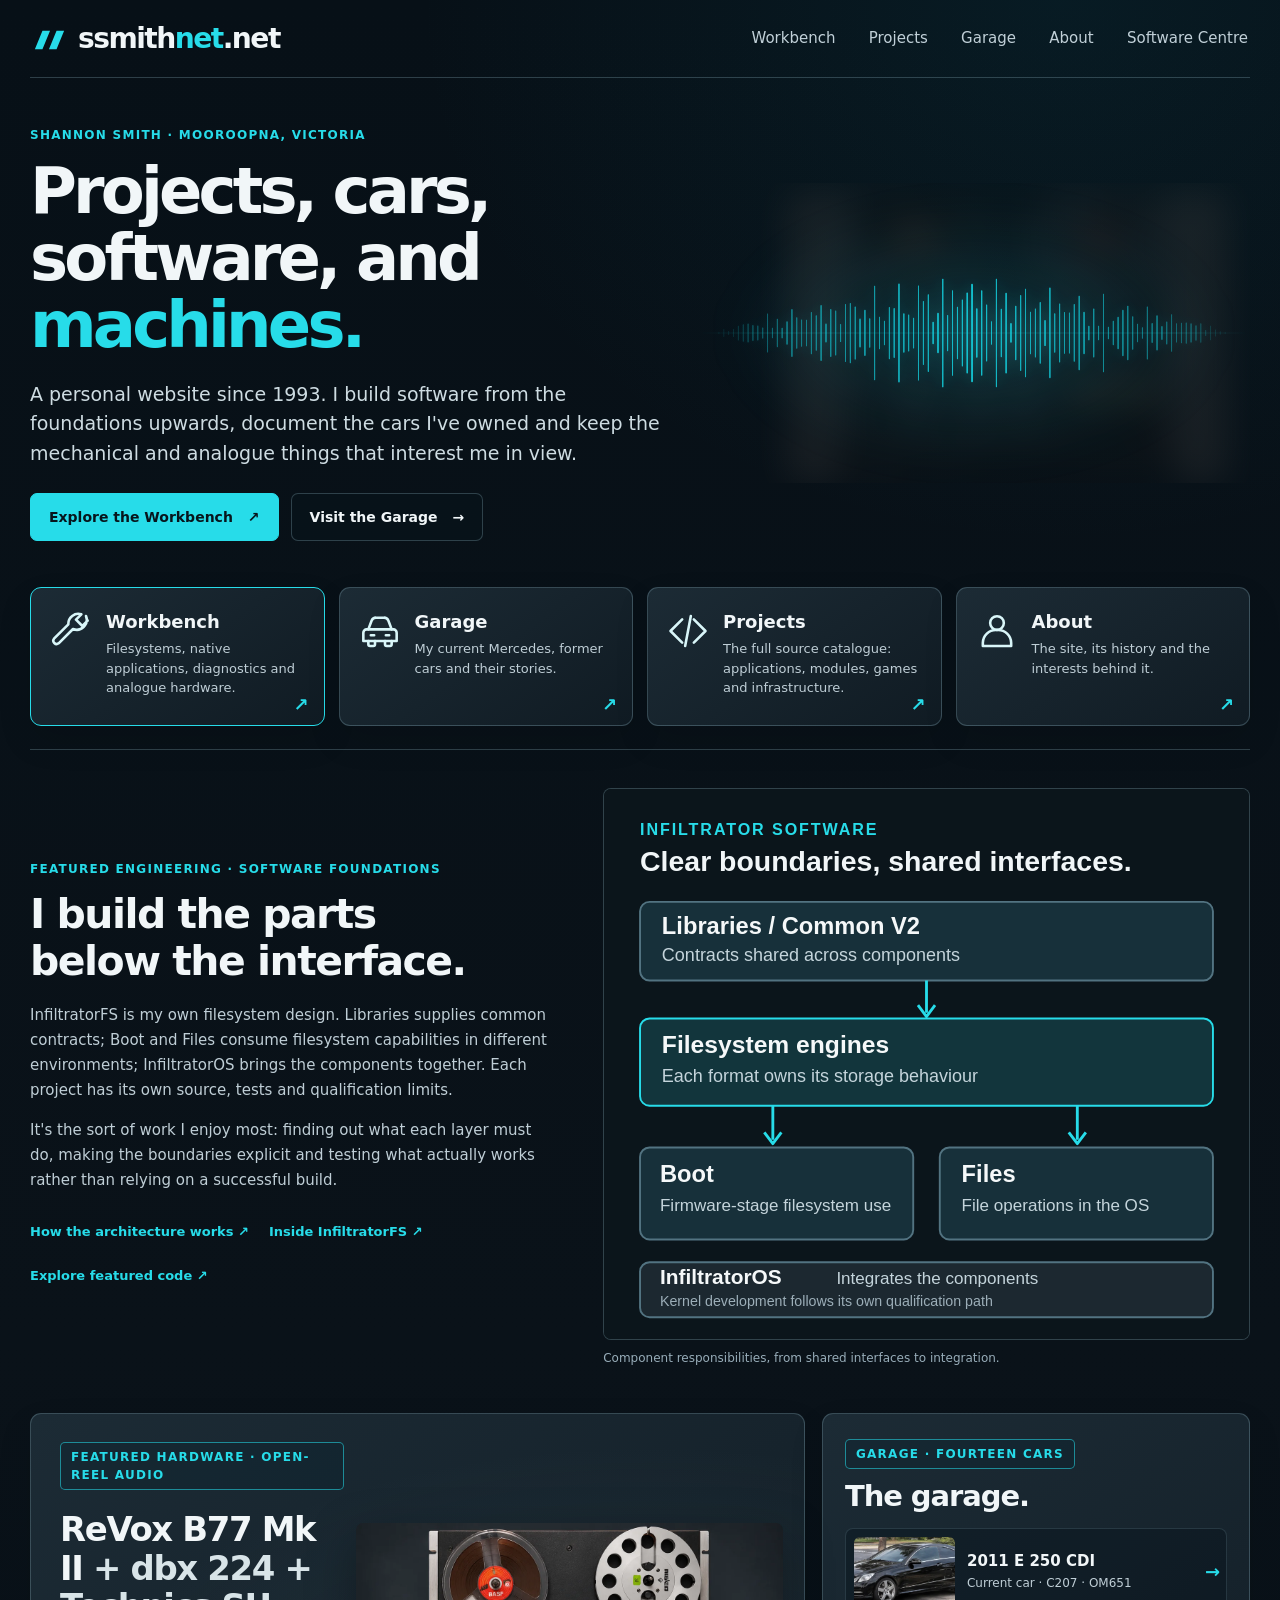
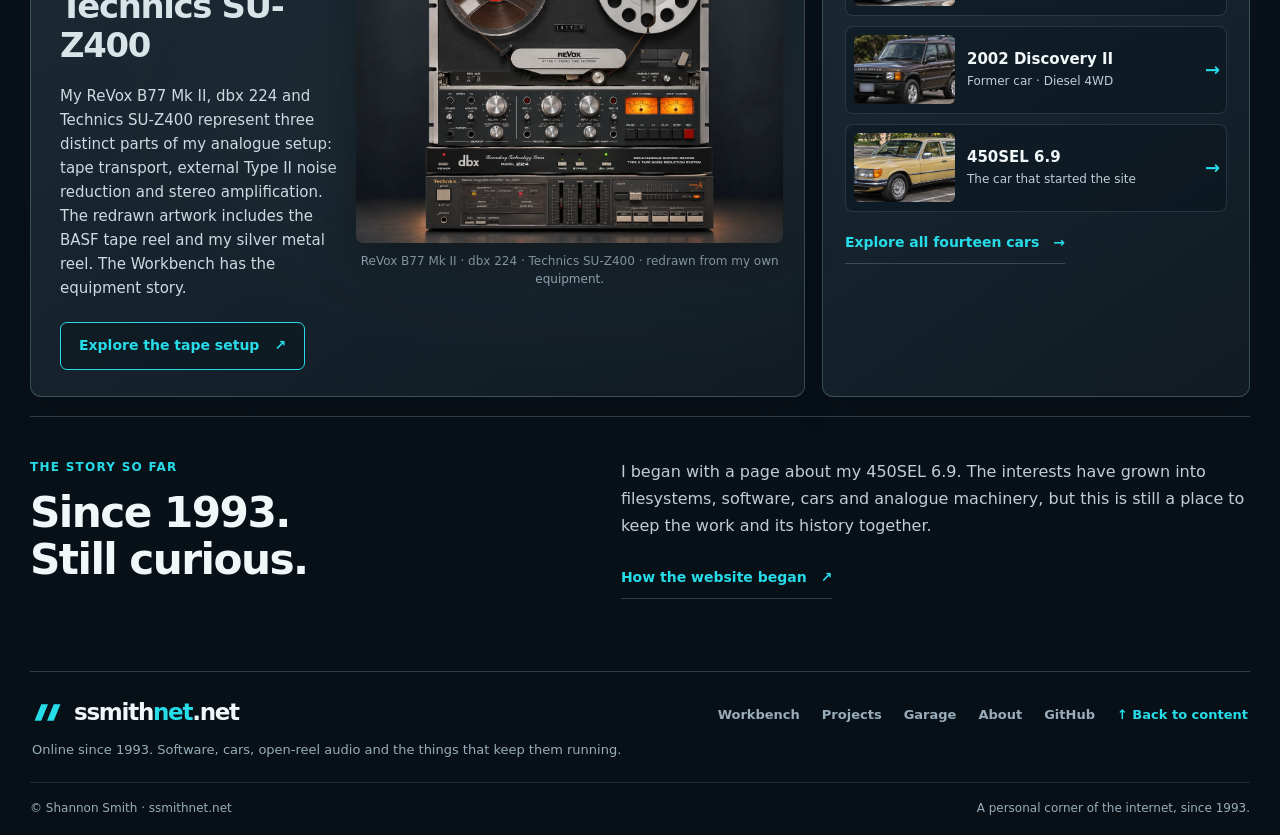
==== commit 3d625104: "Complete analogue hardware artwork and descriptions: ReVox, dbx, Technics and metal reel" ====
--- a/index.html
+++ b/index.html
@@ -1,4 +1,4 @@
-<!doctype html><html lang="en"><head><meta charset="utf-8"><meta name="viewport" content="width=device-width,initial-scale=1"><meta name="theme-color" content="#050608"><meta name="color-scheme" content="dark"><title>Shannon Smith — ssmithnet.net</title><meta name="description" content="Shannon Smith&#39;s personal website: Infiltrator software, a Mercedes-Benz E-Class and a garage history stretching back to the 450SEL 6.9."><link rel="canonical" href="https://ssmithnet.net/"><meta property="og:type" content="website"><meta property="og:title" content="Shannon Smith — ssmithnet.net"><meta property="og:description" content="Shannon Smith&#39;s personal website: Infiltrator software, a Mercedes-Benz E-Class and a garage history stretching back to the 450SEL 6.9."><meta property="og:url" content="https://ssmithnet.net/"><link rel="stylesheet" href="assets/infiltrator-web-v1.css?v=common-1.19.3"><link rel="stylesheet" href="assets/site.css?v=family-20261016-refined"><link rel="stylesheet" href="assets/site-overrides.css?v=family-20261016-refined"><meta property="og:image" content="https://ssmithnet.net/assets/photos/revox-b77-mkii-dbx224.webp"><meta name="twitter:card" content="summary_large_image"><link rel="icon" type="image/svg+xml" href="assets/brand-2026.svg"><link rel="stylesheet" href="assets/site-redesign.css?v=20261118-polish6"></head><body class="home-page"><a class="skip-link" href="#main">Skip to content</a><div class="shell"><nav aria-label="Primary"><a class="brand" href="index.html" aria-current="page">ssmith<span>net</span>.net</a><div class="navlinks"><a href="workbench.html">Workbench</a><a href="projects.html">Projects</a><a href="garage.html">Garage</a><a href="about.html">About</a><a class="nav-software" href="https://infiltrator-projects.github.io/Infiltrator-Repository/">Software Centre</a></div></nav><main id="main">
+<!doctype html><html lang="en"><head><meta charset="utf-8"><meta name="viewport" content="width=device-width,initial-scale=1"><meta name="theme-color" content="#050608"><meta name="color-scheme" content="dark"><title>Shannon Smith — ssmithnet.net</title><meta name="description" content="Shannon Smith&#39;s personal website: Infiltrator software, a Mercedes-Benz E-Class and a garage history stretching back to the 450SEL 6.9."><link rel="canonical" href="https://ssmithnet.net/"><meta property="og:type" content="website"><meta property="og:title" content="Shannon Smith — ssmithnet.net"><meta property="og:description" content="Shannon Smith&#39;s personal website: Infiltrator software, a Mercedes-Benz E-Class and a garage history stretching back to the 450SEL 6.9."><meta property="og:url" content="https://ssmithnet.net/"><link rel="stylesheet" href="assets/infiltrator-web-v1.css?v=common-1.19.3"><link rel="stylesheet" href="assets/site.css?v=family-20261016-refined"><link rel="stylesheet" href="assets/site-overrides.css?v=family-20261016-refined"><meta property="og:image" content="https://ssmithnet.net/assets/photos/revox-b77-mkii-dbx224-technics-su-z400.webp"><meta name="twitter:card" content="summary_large_image"><link rel="icon" type="image/svg+xml" href="assets/brand-2026.svg"><link rel="stylesheet" href="assets/site-redesign.css?v=20261118-polish6"></head><body class="home-page"><a class="skip-link" href="#main">Skip to content</a><div class="shell"><nav aria-label="Primary"><a class="brand" href="index.html" aria-current="page">ssmith<span>net</span>.net</a><div class="navlinks"><a href="workbench.html">Workbench</a><a href="projects.html">Projects</a><a href="garage.html">Garage</a><a href="about.html">About</a><a class="nav-software" href="https://infiltrator-projects.github.io/Infiltrator-Repository/">Software Centre</a></div></nav><main id="main">
 <section class="landing-hero" aria-labelledby="home-title">
   <div class="landing-hero-copy">
     <p class="eyebrow">Shannon Smith · Mooroopna, Victoria</p>
@@ -35,13 +35,13 @@
   <article class="home-revox">
     <div class="showcase-description">
       <p class="eyebrow">Featured hardware · Open-reel audio</p>
-      <h2>ReVox B77 Mk II <span>+ dbx 224</span></h2>
-      <p>My B77 Mk II and its dbx 224 are here because tape remains a hands-on piece of engineering: transport mechanics, recording levels, signal processing and a sound you can physically handle. The Workbench has the equipment story.</p>
+      <h2>ReVox B77 Mk II <span>+ dbx 224 + Technics SU-Z400</span></h2>
+      <p>My ReVox B77 Mk II, dbx 224 and Technics SU-Z400 represent three distinct parts of my analogue setup: tape transport, external Type II noise reduction and stereo amplification. The redrawn artwork includes the BASF tape reel and my silver metal reel. The Workbench has the equipment story.</p>
       <a class="ui-action ui-action-outline" href="workbench.html#revox-b77">Explore the tape setup <span aria-hidden="true">↗</span></a>
     </div>
     <figure class="revox-preview">
-      <img src="assets/photos/revox-b77-mkii-dbx224.webp" width="1200" height="900" decoding="async" alt="Clean illustration of my ReVox B77 Mk II reel-to-reel recorder above a dbx Model 224, with two BASF reels and illuminated VU meters">
-      <figcaption>ReVox B77 Mk II and dbx 224 · Redrawn from my own equipment.</figcaption>
+      <img src="assets/photos/revox-b77-mkii-dbx224-technics-su-z400.webp" width="1200" height="900" decoding="async" alt="Illustration of my ReVox B77 Mk II with BASF tape reel on the left, silver metal reel on the right and illuminated VU meters; the dbx 224 and Technics SU-Z400 amplifier are below">
+      <figcaption>ReVox B77 Mk II · dbx 224 · Technics SU-Z400 · redrawn from my own equipment.</figcaption>
     </figure>
   </article>
   <aside class="home-garage-panel" aria-labelledby="home-garage-title">
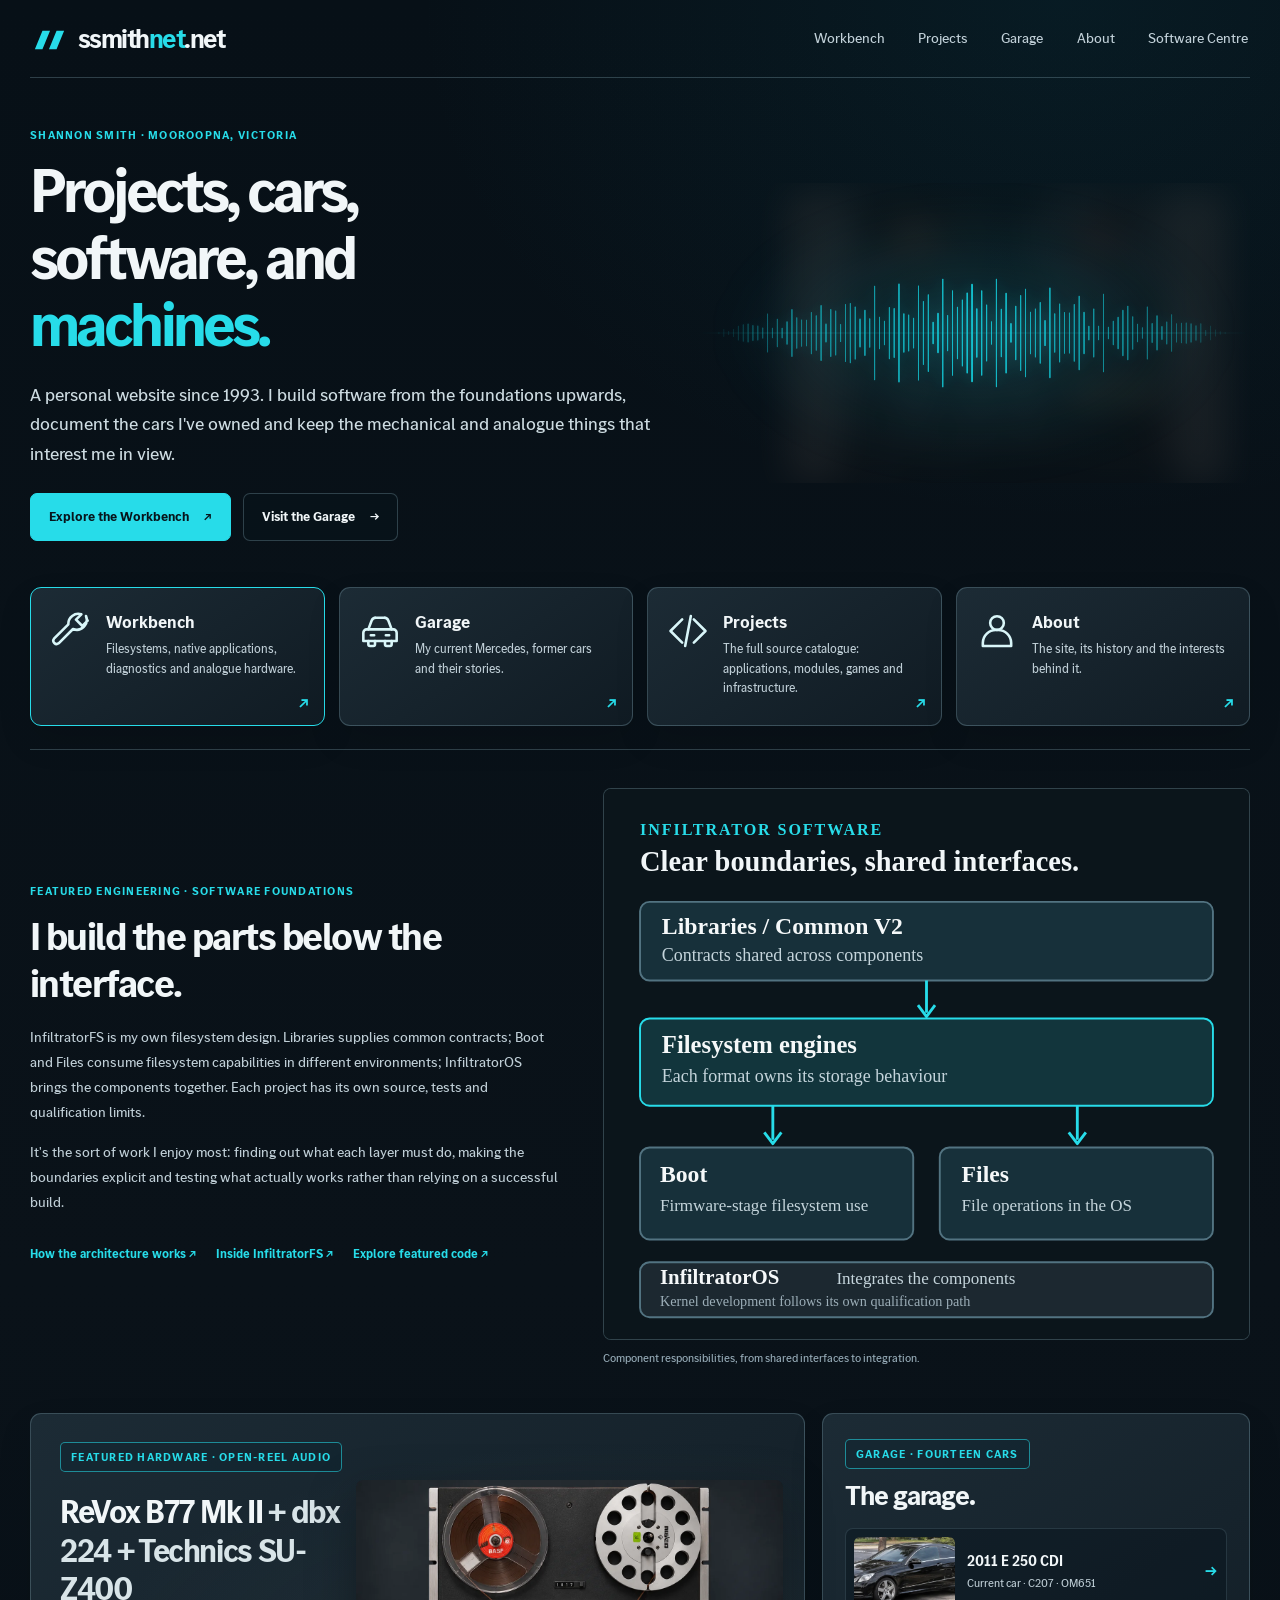
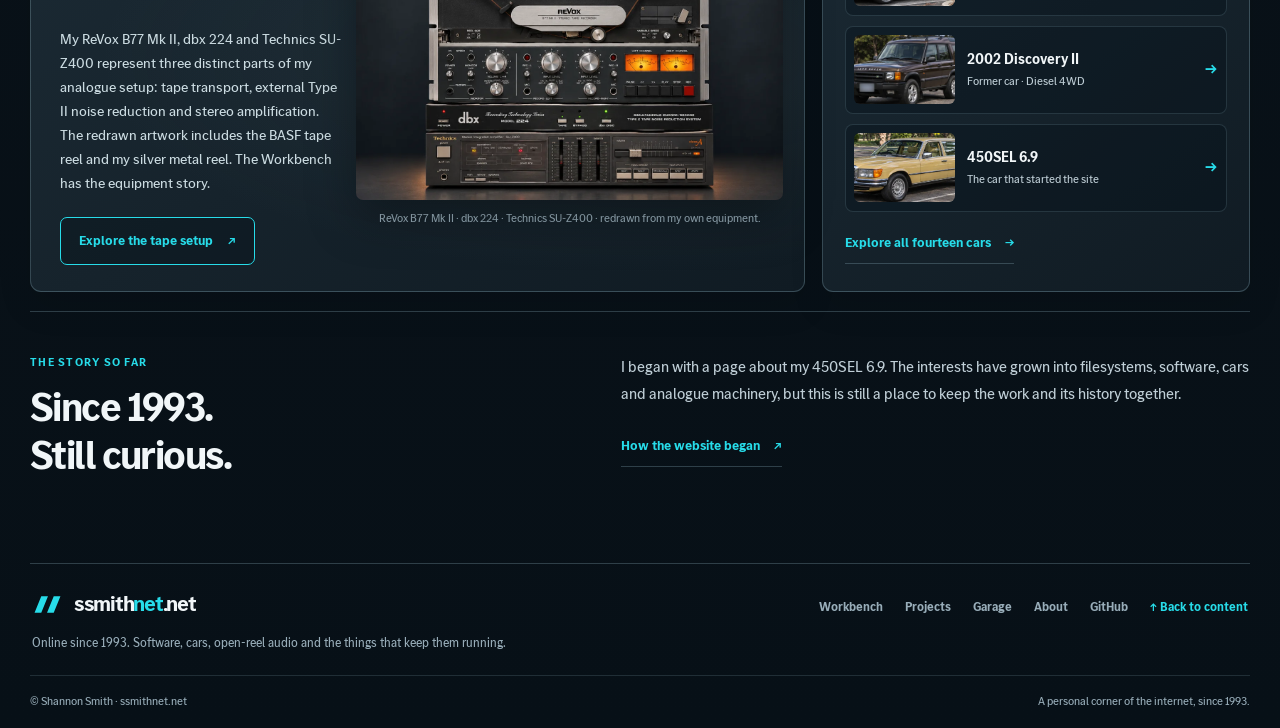
==== commit ab3150d6: "Restore Mercedes gallery photographs and approved MB Corpo typography" ====
--- a/index.html
+++ b/index.html
@@ -1,4 +1,4 @@
-<!doctype html><html lang="en"><head><meta charset="utf-8"><meta name="viewport" content="width=device-width,initial-scale=1"><meta name="theme-color" content="#050608"><meta name="color-scheme" content="dark"><title>Shannon Smith — ssmithnet.net</title><meta name="description" content="Shannon Smith&#39;s personal website: Infiltrator software, a Mercedes-Benz E-Class and a garage history stretching back to the 450SEL 6.9."><link rel="canonical" href="https://ssmithnet.net/"><meta property="og:type" content="website"><meta property="og:title" content="Shannon Smith — ssmithnet.net"><meta property="og:description" content="Shannon Smith&#39;s personal website: Infiltrator software, a Mercedes-Benz E-Class and a garage history stretching back to the 450SEL 6.9."><meta property="og:url" content="https://ssmithnet.net/"><link rel="stylesheet" href="assets/infiltrator-web-v1.css?v=common-1.19.3"><link rel="stylesheet" href="assets/site.css?v=family-20261016-refined"><link rel="stylesheet" href="assets/site-overrides.css?v=family-20261016-refined"><meta property="og:image" content="https://ssmithnet.net/assets/photos/revox-b77-mkii-dbx224-technics-su-z400.webp"><meta name="twitter:card" content="summary_large_image"><link rel="icon" type="image/svg+xml" href="assets/brand-2026.svg"><link rel="stylesheet" href="assets/site-redesign.css?v=20261118-polish6"></head><body class="home-page"><a class="skip-link" href="#main">Skip to content</a><div class="shell"><nav aria-label="Primary"><a class="brand" href="index.html" aria-current="page">ssmith<span>net</span>.net</a><div class="navlinks"><a href="workbench.html">Workbench</a><a href="projects.html">Projects</a><a href="garage.html">Garage</a><a href="about.html">About</a><a class="nav-software" href="https://infiltrator-projects.github.io/Infiltrator-Repository/">Software Centre</a></div></nav><main id="main">
+<!doctype html><html lang="en"><head><meta charset="utf-8"><meta name="viewport" content="width=device-width,initial-scale=1"><meta name="theme-color" content="#050608"><meta name="color-scheme" content="dark"><title>Shannon Smith — ssmithnet.net</title><meta name="description" content="Shannon Smith&#39;s personal website: Infiltrator software, a Mercedes-Benz E-Class and a garage history stretching back to the 450SEL 6.9."><link rel="canonical" href="https://ssmithnet.net/"><meta property="og:type" content="website"><meta property="og:title" content="Shannon Smith — ssmithnet.net"><meta property="og:description" content="Shannon Smith&#39;s personal website: Infiltrator software, a Mercedes-Benz E-Class and a garage history stretching back to the 450SEL 6.9."><meta property="og:url" content="https://ssmithnet.net/"><link rel="stylesheet" href="assets/infiltrator-web-v1.css?v=common-1.19.3"><link rel="stylesheet" href="assets/site.css?v=family-20261118-mb7"><link rel="stylesheet" href="assets/site-overrides.css?v=family-20261016-refined"><meta property="og:image" content="https://ssmithnet.net/assets/photos/revox-b77-mkii-dbx224-technics-su-z400.webp"><meta name="twitter:card" content="summary_large_image"><link rel="icon" type="image/svg+xml" href="assets/brand-2026.svg"><link rel="stylesheet" href="assets/site-redesign.css?v=20261118-mb7"></head><body class="home-page"><a class="skip-link" href="#main">Skip to content</a><div class="shell"><nav aria-label="Primary"><a class="brand" href="index.html" aria-current="page">ssmith<span>net</span>.net</a><div class="navlinks"><a href="workbench.html">Workbench</a><a href="projects.html">Projects</a><a href="garage.html">Garage</a><a href="about.html">About</a><a class="nav-software" href="https://infiltrator-projects.github.io/Infiltrator-Repository/">Software Centre</a></div></nav><main id="main">
 <section class="landing-hero" aria-labelledby="home-title">
   <div class="landing-hero-copy">
     <p class="eyebrow">Shannon Smith · Mooroopna, Victoria</p>
--- a/assets/site.css
+++ b/assets/site.css
@@ -1,5 +1,10 @@
+@font-face{font-family:"MB Corpo A";src:url("fonts/mb-corpo-a-cond-regular.woff2") format("woff2");font-style:normal;font-weight:400;font-display:swap}
+@font-face{font-family:"MB Corpo S";src:url("fonts/mb-corpo-s-regular.woff2") format("woff2");font-style:normal;font-weight:400;font-display:swap}
+@font-face{font-family:"MB Corpo S";src:url("fonts/mb-corpo-s-bold.woff2") format("woff2");font-style:normal;font-weight:700;font-display:swap}
+
+/* The approved MB Corpo A condensed and Corpo S regular/bold faces are the only site typefaces. */
 /* System UI typography keeps the site self-contained without proprietary font redistribution. */
-:root{color-scheme:dark;--bg:#050608;--bg2:#0d1014;--surface:rgba(13,16,20,.88);--surface2:rgba(23,27,32,.92);--line:rgba(95,108,122,.30);--line-soft:rgba(95,108,122,.17);--text:var(--infiltratr-text,#f2f5f7);--muted:var(--infiltratr-muted,#b4bec7);--quiet:var(--infiltratr-subtle,#87929c);--accent:#00adef;--green:var(--infiltratr-success,#8be6a5);--wood:rgba(181,143,88,.20);--wood-strong:rgba(205,170,115,.34);--content:1120px;--radius:3px;--sans:var(--infiltratr-font-ui,system-ui,sans-serif);--display:var(--infiltratr-font-brand,system-ui,sans-serif)}
+:root{color-scheme:dark;--bg:#050608;--bg2:#0d1014;--surface:rgba(13,16,20,.88);--surface2:rgba(23,27,32,.92);--line:rgba(95,108,122,.30);--line-soft:rgba(95,108,122,.17);--text:var(--infiltratr-text,#f2f5f7);--muted:var(--infiltratr-muted,#b4bec7);--quiet:var(--infiltratr-subtle,#87929c);--accent:#00adef;--green:var(--infiltratr-success,#8be6a5);--wood:rgba(181,143,88,.20);--wood-strong:rgba(205,170,115,.34);--content:1120px;--radius:3px;--infiltratr-font-ui:"MB Corpo S";--infiltratr-font-brand:"MB Corpo A";--sans:"MB Corpo S";--display:"MB Corpo A"}
 *{box-sizing:border-box}
 html{scroll-behavior:smooth}
 body{margin:0;min-height:100vh;background:radial-gradient(circle at 11% 0%,rgba(33,50,61,.55),transparent 32%),radial-gradient(circle at 90% 18%,rgba(23,40,49,.38),transparent 30%),linear-gradient(180deg,#050608 0%,#0d1014 48%,#050608 100%);color:var(--text);font:400 18px/1.65 var(--sans);font-synthesis:none;-webkit-font-smoothing:antialiased}
--- a/assets/site-redesign.css
+++ b/assets/site-redesign.css
@@ -10,8 +10,8 @@
   --line:rgba(142,180,192,.29);--line-soft:rgba(142,180,192,.18);
   --wood-strong:rgba(142,180,192,.29);
   --content:1320px;--radius:11px;--measure:74ch;
-  --sans:system-ui,-apple-system,"Segoe UI",Arial,sans-serif;
-  --display:var(--sans);--ui-font:var(--sans);
+  --infiltratr-font-ui:"MB Corpo S";--infiltratr-font-brand:"MB Corpo A";
+  --sans:"MB Corpo S";--display:"MB Corpo A";--ui-font:var(--sans);
   --ui-line:var(--line);--ui-card:linear-gradient(145deg,#1c2b35 0%,#101b23 100%);
 }
 html{scroll-padding-top:22px}
